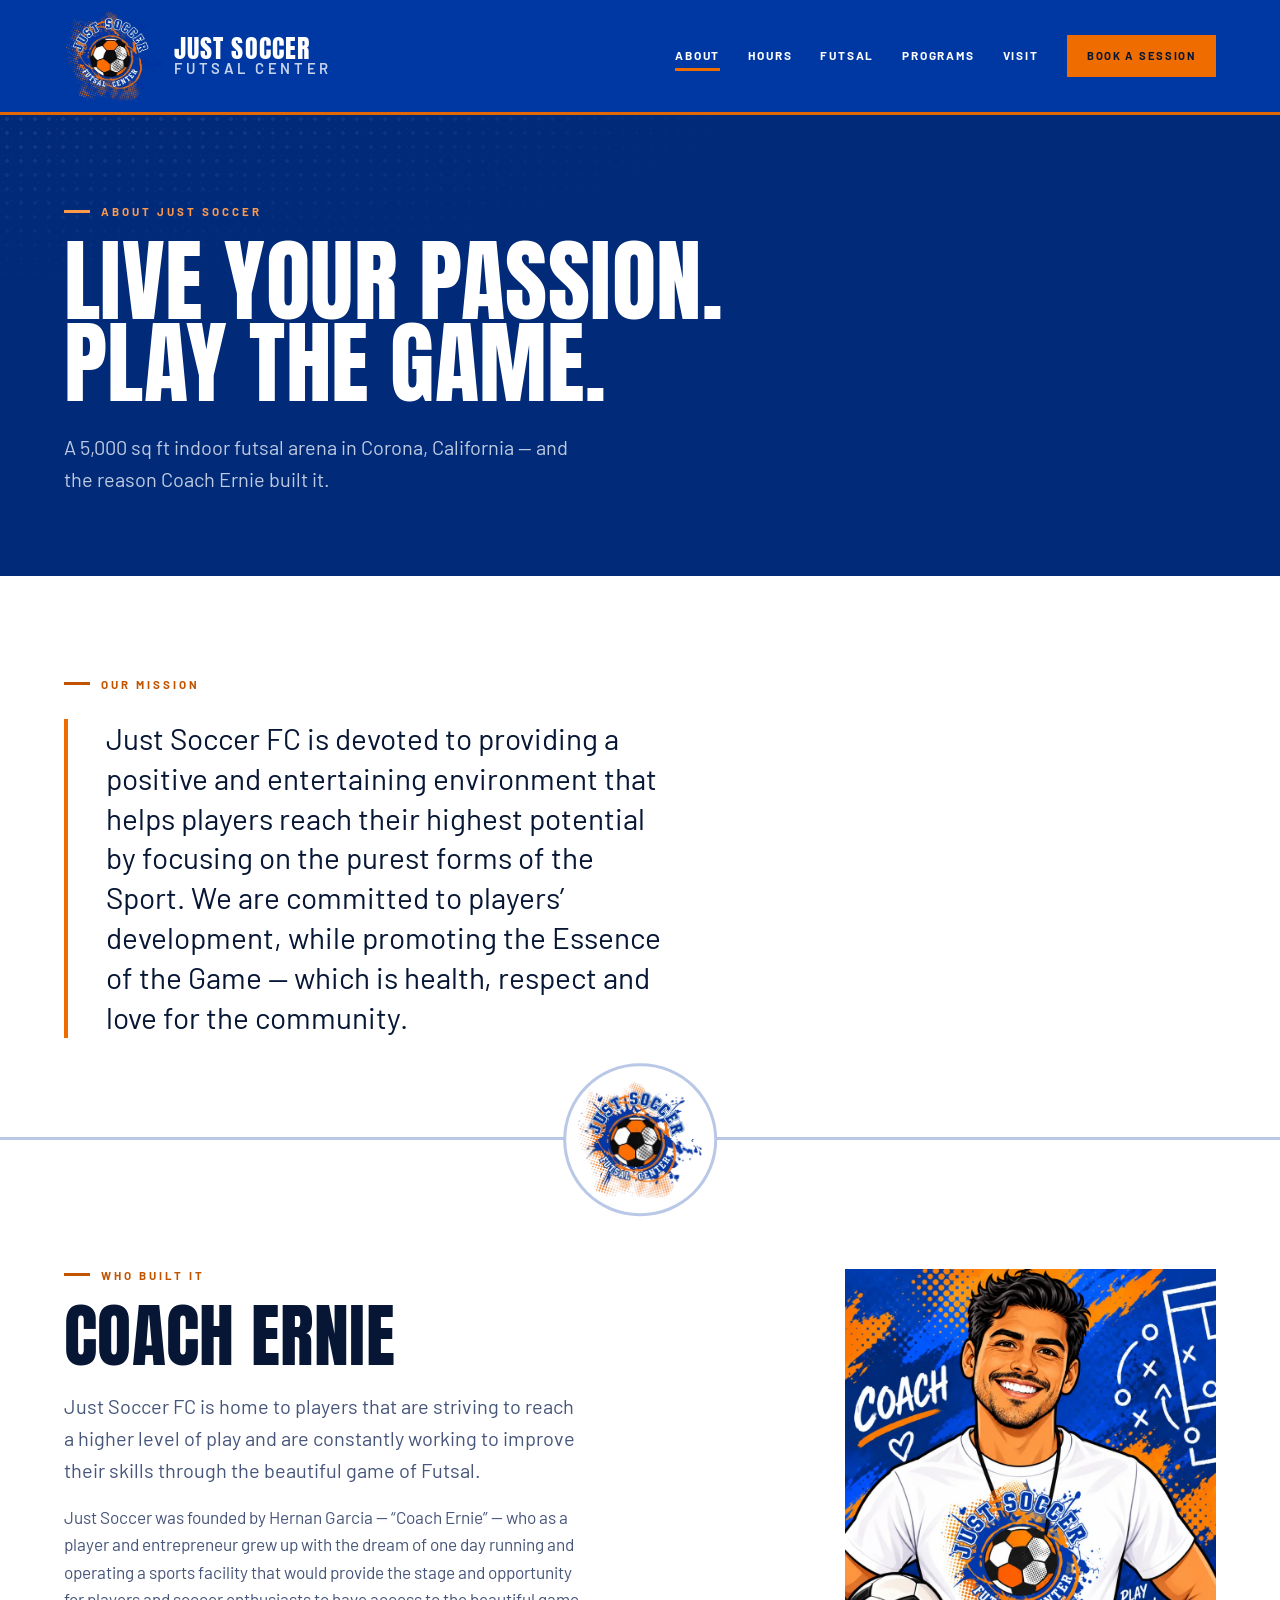
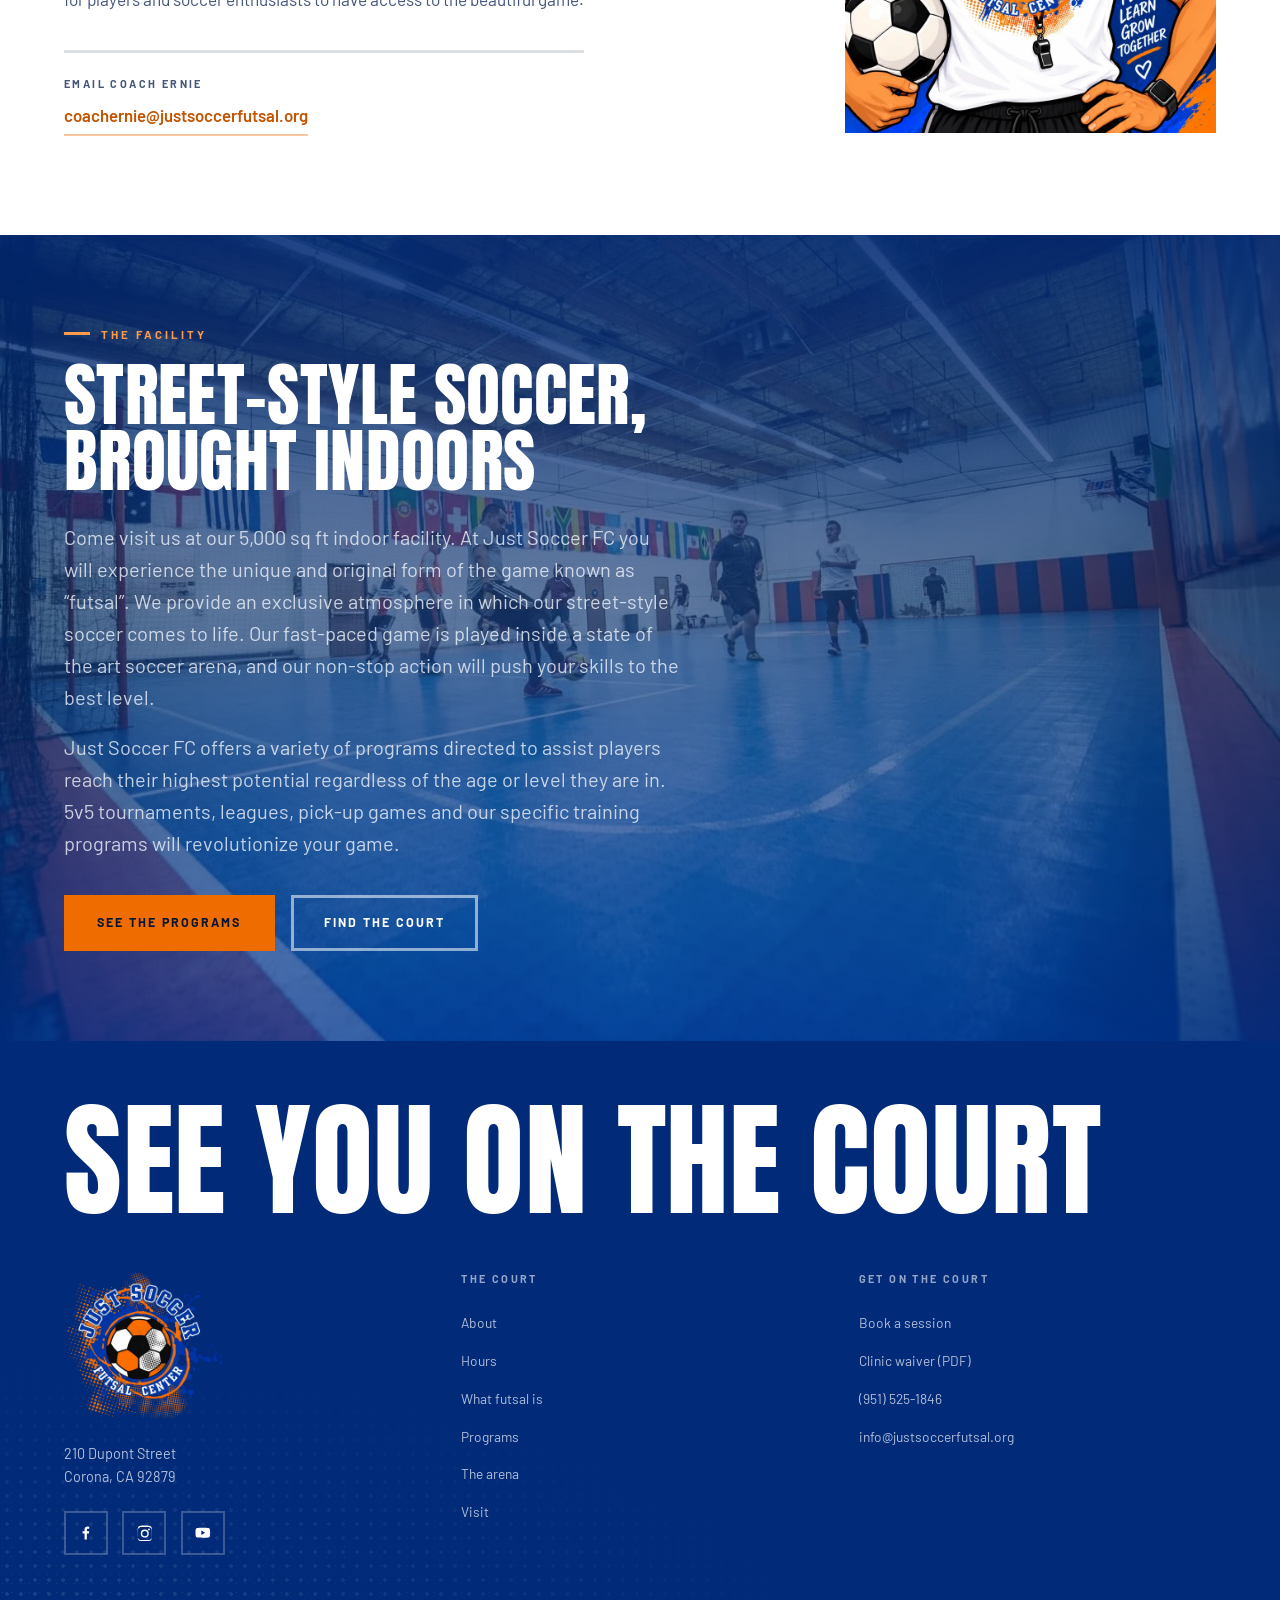
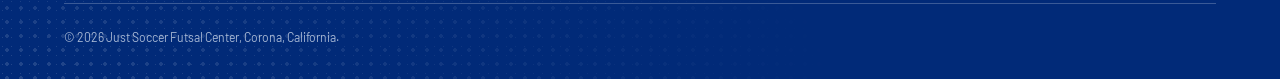
==== about.html @ 5bce1fa7 "Scale the wordmark with the badge as the header shrinks The badge already shrank on scroll; the word" ====
<!doctype html>
<html lang="en-US">
<head>
<meta charset="utf-8">
<meta name="viewport" content="width=device-width, initial-scale=1">
<title>About Just Soccer Futsal Center — Corona, California</title>
<meta name="description" content="Our mission, and the story behind the court. Just Soccer FC was founded by Hernan Garcia, Coach Ernie, to give players in Corona a stage for the beautiful game.">
<!-- Draft build. Remove this line before the site goes live. -->
<meta name="robots" content="noindex, nofollow">

<link rel="canonical" href="https://www.justsoccerfutsal.org/about">
<link rel="icon" href="assets/img/favicon-180.png" type="image/png" sizes="180x180">
<link rel="apple-touch-icon" href="assets/img/favicon-180.png">
<meta name="theme-color" content="#0039A5">

<meta property="og:type" content="article">
<meta property="og:site_name" content="Just Soccer Futsal Center">
<meta property="og:locale" content="en_US">
<meta property="og:url" content="https://www.justsoccerfutsal.org/about">
<meta property="og:title" content="About Just Soccer Futsal Center — Corona, California">
<meta property="og:description" content="Our mission, and the story behind the court. Founded by Hernan Garcia, Coach Ernie, to give players in Corona a stage for the beautiful game.">
<meta property="og:image" content="https://www.justsoccerfutsal.org/assets/img/og-1200x630.jpg">
<meta property="og:image:width" content="1200">
<meta property="og:image:height" content="630">
<meta property="og:image:alt" content="Children training on the blue court at Just Soccer Futsal Center in Corona.">
<meta name="twitter:card" content="summary_large_image">

<!-- The LocalBusiness block deliberately lives ONLY on the home page. Repeating
     the address, phone and hours here would give the same facts a second place
     to drift out of step — the exact failure the hours already came close to.
     This page describes itself and points at the organisation instead. -->
<script type="application/ld+json">
{
  "@context": "https://schema.org",
  "@type": "AboutPage",
  "name": "About Just Soccer Futsal Center",
  "url": "https://www.justsoccerfutsal.org/about",
  "mainEntity": {
    "@type": "SportsActivityLocation",
    "name": "Just Soccer Futsal Center",
    "url": "https://www.justsoccerfutsal.org/",
    "founder": { "@type": "Person", "name": "Hernan Garcia" }
  }
}
</script>

<link rel="preconnect" href="https://fonts.googleapis.com">
<link rel="preconnect" href="https://fonts.gstatic.com" crossorigin>
<link rel="stylesheet" href="https://fonts.googleapis.com/css2?family=Anton&family=Barlow:wght@400;500;600;700&display=swap">
<link rel="stylesheet" href="assets/css/site.css?v=30">
</head>

<body>

<!-- icon sprite -->
<svg class="sprite" aria-hidden="true" focusable="false">
  <symbol id="i-fb" viewBox="0 0 24 24"><path d="M13.5 21v-8h2.7l.4-3.1h-3.1V7.9c0-.9.25-1.5 1.55-1.5h1.65V3.6A22 22 0 0 0 14.3 3.5c-2.4 0-4 1.45-4 4.1v2.3H7.6V13h2.7v8Z"/></symbol>
  <symbol id="i-ig" viewBox="0 0 24 24"><path d="M12 2.2c3.2 0 3.6 0 4.85.07 1.17.05 1.8.25 2.23.41.56.22.96.48 1.38.9.42.42.68.82.9 1.38.16.42.36 1.06.41 2.23.06 1.25.07 1.63.07 4.81s0 3.56-.07 4.81c-.05 1.17-.25 1.8-.41 2.23-.22.56-.48.96-.9 1.38-.42.42-.82.68-1.38.9-.42.16-1.06.36-2.23.41-1.25.06-1.63.07-4.85.07s-3.6 0-4.85-.07c-1.17-.05-1.8-.25-2.23-.41a3.8 3.8 0 0 1-1.38-.9 3.8 3.8 0 0 1-.9-1.38c-.16-.42-.36-1.06-.41-2.23C2.21 15.56 2.2 15.18 2.2 12s0-3.56.07-4.81c.05-1.17.25-1.8.41-2.23.22-.56.48-.96.9-1.38.42-.42.82-.68 1.38-.9.42-.16 1.06-.36 2.23-.41C8.44 2.21 8.82 2.2 12 2.2Zm0 1.98c-3.13 0-3.5.01-4.73.07-1.14.05-1.76.24-2.17.4-.55.21-.94.47-1.35.88-.41.41-.67.8-.88 1.35-.16.41-.35 1.03-.4 2.17-.06 1.23-.07 1.6-.07 4.73s.01 3.5.07 4.73c.05 1.14.24 1.76.4 2.17.21.55.47.94.88 1.35.41.41.8.67 1.35.88.41.16 1.03.35 2.17.4 1.23.06 1.6.07 4.73.07s3.5-.01 4.73-.07c1.14-.05 1.76-.24 2.17-.4.55-.21.94-.47 1.35-.88.41-.41.67-.8.88-1.35.16-.41.35-1.03.4-2.17.06-1.23.07-1.6.07-4.73s-.01-3.5-.07-4.73c-.05-1.14-.24-1.76-.4-2.17a3.6 3.6 0 0 0-.88-1.35 3.6 3.6 0 0 0-1.35-.88c-.41-.16-1.03-.35-2.17-.4-1.23-.06-1.6-.07-4.73-.07Zm0 3.37a5.45 5.45 0 1 1 0 10.9 5.45 5.45 0 0 1 0-10.9Zm0 8.99a3.54 3.54 0 1 0 0-7.08 3.54 3.54 0 0 0 0 7.08Zm6.94-9.2a1.27 1.27 0 1 1-2.55 0 1.27 1.27 0 0 1 2.55 0Z"/></symbol>
  <symbol id="i-yt" viewBox="0 0 24 24"><path d="M21.6 7.2a2.5 2.5 0 0 0-1.76-1.77C18.28 5 12 5 12 5s-6.28 0-7.84.43A2.5 2.5 0 0 0 2.4 7.2 26 26 0 0 0 2 12a26 26 0 0 0 .4 4.8 2.5 2.5 0 0 0 1.76 1.77C5.72 19 12 19 12 19s6.28 0 7.84-.43a2.5 2.5 0 0 0 1.76-1.77A26 26 0 0 0 22 12a26 26 0 0 0-.4-4.8ZM10 15.02V8.98L15.2 12Z"/></symbol>
</svg>

<!-- ==========================================================
     NAV — identical to the home page. aria-current marks this
     page in the menu; the CSS underlines it permanently.
     ========================================================== -->
<header id="nav" class="is-solid">
  <a class="brand" href="index.html" aria-label="Just Soccer Futsal Center, home">
    <img class="brand__mark" src="assets/img/logo-260.webp" alt="" width="260" height="243" fetchpriority="high">
    <span class="brand__txt">Just Soccer<small>Futsal Center</small></span>
  </a>

  <button id="burger" class="burger" aria-expanded="false" aria-controls="navLinks" aria-label="Open menu">
    <span></span><span></span>
  </button>

  <nav id="navLinks" class="nav__links" aria-label="Main">
    <a href="about.html" aria-current="page">About</a>
    <a href="index.html#tonight">Hours</a>
    <a href="index.html#game">Futsal</a>
    <a href="index.html#programs">Programs</a>
    <a href="index.html#visit">Visit</a>
    <a class="btn" href="https://app.squarespacescheduling.com/schedule/9e3bd3ec" target="_blank" rel="noopener">Book a session<span class="vh"> (opens in a new tab)</span></a>
  </nav>
</header>

<main id="top">

<!-- ==========================================================
     PAGE HEAD
     Their own sign-off is the headline. "Live your passion! Play
     the Game!" is the one line on the source page written to be
     said out loud rather than read, which is exactly what display
     type is for — and it means the page opens in their voice
     before a word of ours appears.
     ========================================================== -->
<section class="phead halftone halftone--tl halftone--chalk">
  <p class="eyebrow eyebrow--light" data-reveal>About Just Soccer</p>
  <h1 class="phead__title" data-reveal style="--d:.06s">Live your passion.<br>Play the game.</h1>
  <p class="lede lede--light phead__lede" data-reveal style="--d:.14s">
    A 5,000 sq ft indoor futsal arena in Corona, California &mdash; and the reason
    Coach Ernie built it.
  </p>
</section>

<!-- ==========================================================
     MISSION — their words, not ours.
     The home page carries a compressed version of this in the
     statement band ("A positive, entertaining place where players
     reach their highest potential"). This is the full original.
     A mission statement is the one piece of copy on a site that
     should not be paraphrased: it is the thing the business has
     already decided how to say.
     ========================================================== -->
<section class="mission" id="mission">
  <div class="mission__wrap">
    <p class="eyebrow" data-reveal>Our mission</p>
    <blockquote class="mission__body" data-reveal style="--d:.08s">
      <p>
        Just Soccer FC is devoted to providing a positive and entertaining environment
        that helps players reach their highest potential by focusing on the purest forms
        of the Sport. We are committed to players&rsquo; development, while promoting the
        Essence of the Game &mdash; which is health, respect and love for the community.
      </p>
    </blockquote>
  </div>
</section>

<div class="touchline touchline--ink" aria-hidden="true">
  <img class="touchline__mark" src="assets/img/logo-260.webp" alt="" width="260" height="243" loading="lazy" decoding="async">
</div>

<!-- ==========================================================
     THE FOUNDER
     ========================================================== -->
<!-- Copy first in the DOM, picture second. That puts the text on the left at the
     page margin, matching the header and the mission above it, and it is also
     the better reading order: the heading introduces the section, so a screen
     reader and a phone both meet it before the illustration. -->
<section class="about-split" id="founder">
  <div class="about-split__body">
    <p class="eyebrow" data-reveal>Who built it</p>
    <h2 class="h2" data-reveal style="--d:.08s">Coach Ernie</h2>
    <p class="lede" data-reveal style="--d:.14s">
      Just Soccer FC is home to players that are striving to reach a higher level of
      play and are constantly working to improve their skills through the beautiful
      game of Futsal.
    </p>
    <p class="about-split__p" data-reveal style="--d:.2s">
      Just Soccer was founded by Hernan Garcia &mdash; &ldquo;Coach Ernie&rdquo; &mdash; who as a
      player and entrepreneur grew up with the dream of one day running and operating a
      sports facility that would provide the stage and opportunity for players and soccer
      enthusiasts to have access to the beautiful game.
    </p>

    <!-- His own address, not the general info@ one. It is also in the Visit
         section on the home page; this is the second place, and the more
         obvious one, since the reader has just finished reading about him.
         No target="_blank" — a mailto: hands off to a mail client, and a
         target on one leaves an empty tab behind in some browsers. -->
    <p class="about-split__contact" data-reveal style="--d:.26s">
      <span>Email Coach Ernie</span>
      <a class="about-split__mail" href="mailto:coachernie@justsoccerfutsal.org">coachernie@justsoccerfutsal.org</a>
    </p>
  </div>

  <!-- Brand illustration, not a photograph, and the only one on the site. It is
       1122x1402 — exactly 4:5 — so the frame is set to 4:5 and nothing is
       cropped: the ball at the bottom left and the tactics board top right both
       survive, and they are the parts that make it read as a coach. -->
  <figure class="about-split__figure" data-reveal style="--d:.12s">
    <picture>
      <source type="image/webp" srcset="assets/img/coach-900.webp">
      <img src="assets/img/coach-900.jpg" width="900" height="1124" loading="lazy" decoding="async"
           alt="Illustration of Coach Ernie in a Just Soccer Futsal Center shirt, holding a ball, with a whistle and a tactics board behind him.">
    </picture>
  </figure>
</section>

<!-- ==========================================================
     THE FACILITY — the arena band, reused from the home page so
     the two pages read as one site rather than two builds.
     ========================================================== -->
<section class="arena" id="facility">
  <div class="arena__frame js-zoomframe">
    <picture>
      <source type="image/webp" srcset="assets/img/arena-1291.webp">
      <img class="arena__media" src="assets/img/arena-1291.jpg"
           data-zoom="out" data-zoom-from="1.24" data-zoom-to="1"
           alt="The hall at Just Soccer: blue and orange court, flags of many nations along the wall, open-truss ceiling."
           loading="lazy" decoding="async">
    </picture>
  </div>
  <div class="arena__scrim"></div>

  <div class="arena__inner">
    <p class="eyebrow eyebrow--light" data-reveal>The facility</p>
    <h2 class="h2" data-reveal style="--d:.08s">Street-style soccer, brought indoors</h2>
    <p class="lede lede--light facility__p" data-reveal style="--d:.16s">
      Come visit us at our 5,000 sq ft indoor facility. At Just Soccer FC you will
      experience the unique and original form of the game known as &ldquo;futsal&rdquo;. We provide
      an exclusive atmosphere in which our street-style soccer comes to life. Our
      fast-paced game is played inside a state of the art soccer arena, and our
      non-stop action will push your skills to the best level.
    </p>
    <p class="lede lede--light facility__p" data-reveal style="--d:.22s">
      Just Soccer FC offers a variety of programs directed to assist players reach their
      highest potential regardless of the age or level they are in. 5v5 tournaments,
      leagues, pick-up games and our specific training programs will revolutionize
      your game.
    </p>
    <div class="facility__cta" data-reveal style="--d:.28s">
      <a class="btn" href="index.html#programs">See the programs</a>
      <a class="btn btn--ghost" href="index.html#visit">Find the court</a>
    </div>
  </div>
</section>

</main>

<!-- ==========================================================
     FOOTER — identical to the home page.
     ========================================================== -->
<footer class="foot halftone halftone--bl halftone--chalk">
  <p class="foot__sign" data-reveal>See you on the court</p>

  <div class="foot__wrap">
    <div class="foot__brand">
      <img class="foot__logo" src="assets/img/logo-720.webp" alt="Just Soccer Futsal Center" width="720" height="672" loading="lazy">
      <p><a class="foot__addr" href="https://maps.google.com/?q=210+Dupont+Street+Corona+CA+92879" target="_blank" rel="noopener">210 Dupont Street<br>Corona, CA 92879<span class="vh"> (opens in a new tab)</span></a></p>
      <div class="foot__social">
        <a href="https://www.facebook.com/justsoccerfutsal" aria-label="Just Soccer on Facebook, opens in a new tab" target="_blank" rel="noopener"><svg aria-hidden="true"><use href="#i-fb"/></svg></a>
        <a href="https://www.instagram.com/justsoccerfutsal" aria-label="Just Soccer on Instagram, opens in a new tab" target="_blank" rel="noopener"><svg aria-hidden="true"><use href="#i-ig"/></svg></a>
        <a href="https://www.youtube.com/channel/UCxHF92S_eRSLQZxwEKJkvgA" aria-label="Just Soccer on YouTube, opens in a new tab" target="_blank" rel="noopener"><svg aria-hidden="true"><use href="#i-yt"/></svg></a>
      </div>
    </div>

    <div>
      <h3>The court</h3>
      <ul>
        <li><a href="about.html">About</a></li>
        <li><a href="index.html#tonight">Hours</a></li>
        <li><a href="index.html#game">What futsal is</a></li>
        <li><a href="index.html#programs">Programs</a></li>
        <li><a href="index.html#arena">The arena</a></li>
        <li><a href="index.html#visit">Visit</a></li>
      </ul>
    </div>

    <div>
      <h3>Get on the court</h3>
      <ul>
        <li><a href="https://app.squarespacescheduling.com/schedule/9e3bd3ec" target="_blank" rel="noopener">Book a session<span class="vh"> (opens in a new tab)</span></a></li>
        <li><a href="assets/docs/clinic-waiver.pdf" target="_blank" rel="noopener"
               aria-label="Clinic waiver, PDF, opens in a new tab">Clinic waiver (PDF)</a></li>
        <li><a href="tel:+19515251846">(951) 525-1846</a></li>
        <li><a href="mailto:info@justsoccerfutsal.org">info@justsoccerfutsal.org</a></li>
      </ul>
    </div>
  </div>

  <div class="foot__base">
    <p>&copy; <span id="yr">2026</span> Just Soccer Futsal Center, Corona, California.</p>
  </div>
</footer>

<script src="assets/js/site.js?v=30"></script>
</body>
</html>
---- assets/css/site.css ----
/* ==========================================================================
   Just Soccer Futsal Center
   The palette is sampled from the CLUB BADGE, not from the website chrome:
   royal #0039A5 and orange #EF6C00, read off the logo pixels. The badge is
   spray-paint and halftone dots, so the page carries that texture too —
   halftone fields and chalk court lines are the visual grammar here, not
   decoration borrowed from somewhere else.
   ========================================================================== */

:root{
  /* brand — modal colors sampled from logo-source.png */
  --royal:      #0039A5;  --royal-rgb:      0, 57,165;   /* the badge blue */
  --royal-dp:   #012A78;  --royal-dp-rgb:   1, 42,120;
  --royal-lt:   #2B62D4;  --royal-lt-rgb:  43, 98,212;
  --orange:     #EF6C00;  --orange-rgb:   239,108,  0;   /* the badge orange */
  --orange-ink: #C25400;  --orange-ink-rgb:194, 84,  0;  /* orange as TEXT on white (4.6:1) */
  --orange-lt:  #FF9A4A;  --orange-lt-rgb:255,154, 74;   /* large text on royal only */

  /* neutrals */
  --paper:      #FFFFFF;  --paper-rgb:    255,255,255;
  --chalk:      #EDF2FB;  --chalk-rgb:    237,242,251;   /* court-line white, tinted blue */
  --ink:        #061634;  --ink-rgb:        6, 22, 52;
  --ink-soft:   #46557A;
  --board:      #07101F;  --board-rgb:      7, 16, 31;   /* scoreboard ground */

  --line:       rgba(var(--ink-rgb),.14);
  --line-lt:    rgba(var(--chalk-rgb),.24);
  --chalkline:  rgba(var(--paper-rgb),.85);              /* painted court marking */

  --display: "Anton", "Haettenschweiler", "Arial Narrow", sans-serif;
  --sans:    "Barlow", "Jost", "Avenir Next", "Segoe UI", system-ui, sans-serif;

  --pad: clamp(1.25rem, 5vw, 5.5rem);
  --maxw: 1440px;
  --navh: 3.35rem;
  --ease: cubic-bezier(.22,.61,.36,1);
  --ease-io: cubic-bezier(.65,.05,.36,1);
}

/* ---------- reset ---------- */
*,*::before,*::after{ box-sizing:border-box; }
html{ -webkit-text-size-adjust:100%; scroll-behavior:smooth; }
body{
  margin:0;
  background:var(--paper);
  color:var(--ink);
  font-family:var(--sans);
  font-weight:400;
  font-size:clamp(1rem,.94rem + .28vw,1.075rem);
  line-height:1.6;
  overflow-x:hidden;
  -webkit-font-smoothing:antialiased;
}
img,video,svg{ display:block; max-width:100%; }
img,video{ height:auto; }
/* let <img> size against the real container, not the inline <picture> box */
picture{ display:contents; }
a{ color:inherit; text-decoration:none; }
button,input,textarea{ font:inherit; color:inherit; }
button{ background:none; border:0; cursor:pointer; }
h1,h2,h3,h4,p,ul,figure,form{ margin:0; }
ul{ list-style:none; padding:0; }
/* the UA rule for [hidden] loses to any display: declaration of ours */
[hidden]{ display:none !important; }
.sprite{ position:absolute; width:0; height:0; overflow:hidden; }
/* available to screen readers, absent from the visual design */
.vh{
  position:absolute; width:1px; height:1px; padding:0; margin:-1px;
  overflow:hidden; clip-path:inset(50%); white-space:nowrap; border:0;
}
::selection{ background:var(--orange); color:var(--ink); }
:focus-visible{ outline:3px solid var(--orange); outline-offset:3px; }

/* ==========================================================================
   BADGE GRAMMAR — halftone + court lines
   The logo is built from halftone dot fields and painted court markings.
   Both are reproduced here in CSS so the page shares the badge's language
   instead of just sitting next to it. No images, no requests, no libraries.
   ========================================================================== */

/* Halftone field. Two offset dot grids at different scales give the printed,
   slightly irregular feel of the badge rather than a flat polka dot. Always
   masked so it fades out — a full-bleed dot field reads as a bug. */
.halftone{ position:relative; isolation:isolate; }
.halftone::before{
  content:''; position:absolute; inset:0; z-index:-1; pointer-events:none;
  background-image:
    radial-gradient(currentColor 1.6px, transparent 1.7px),
    radial-gradient(currentColor .9px, transparent 1px);
  background-size:14px 14px, 9px 9px;
  background-position:0 0, 7px 7px;
  opacity:.16;
  -webkit-mask-image:var(--htmask, radial-gradient(120% 90% at 100% 0%, #000 0%, transparent 62%));
          mask-image:var(--htmask, radial-gradient(120% 90% at 100% 0%, #000 0%, transparent 62%));
}
.halftone--tl{ --htmask:radial-gradient(110% 85% at 0% 0%, #000 0%, transparent 60%); }
.halftone--bl{ --htmask:radial-gradient(110% 85% at 0% 100%, #000 0%, transparent 60%); }
.halftone--orange::before{ color:var(--orange); opacity:.30; }
.halftone--royal::before{ color:var(--royal); opacity:.22; }
.halftone--chalk::before{ color:var(--chalk); opacity:.14; }

/* Painted touchline. Sections are separated the way a court is: a chalk line
   with the halfway mark notched into it. */
.touchline{
  position:relative; height:0; border-top:3px solid var(--chalkline);
  opacity:.5;
}
.touchline::after{
  content:''; position:absolute; left:50%; top:50%;
  width:clamp(5.4rem,12.5vw,9.6rem); aspect-ratio:1;
  transform:translate(-50%,-50%);
  border:3px solid var(--chalkline); border-radius:50%;
  /* Opaque, not transparent: the touchline is drawn straight through the middle
     of this circle, and without a ground the rule would cut across the badge. */
  background:var(--paper);
}
/* on light grounds the chalk line has to be the ink hairline at full strength,
   or the halfway circle disappears entirely against white */
.touchline--ink{ border-color:rgba(var(--royal-rgb),.28); opacity:1; }
.touchline--ink::after{ border-color:rgba(var(--royal-rgb),.28); }

/* The club badge in the centre circle — which is where a crest sits on a real
   court. Kept modest: this is a breath between sections, so the mark reads as
   a maker's stamp rather than as a second logo competing with the header. */
.touchline__mark{
  position:absolute; left:50%; top:50%;
  transform:translate(-50%,-50%);
  width:clamp(4.4rem,10.2vw,7.9rem); height:auto;
  z-index:1; pointer-events:none;
}

/* ---------- shared type ---------- */
.eyebrow{
  font-size:.72rem; font-weight:700;
  letter-spacing:.26em; text-transform:uppercase;
  color:var(--orange-ink);
  margin-bottom:1.2rem;
  display:flex; align-items:center; gap:.7rem;
}
/* the eyebrow gets a short chalk stub, like a line marking running off-frame */
.eyebrow::before{
  content:''; width:1.6rem; height:3px; flex:none; background:currentColor;
}
.eyebrow i{ font-style:normal; opacity:.55; padding:0 .2em; }
.eyebrow--light{ color:var(--orange-lt); }

.h2{
  font-family:var(--display); font-weight:400;
  font-size:clamp(2.2rem,1.1rem + 4.1vw,4.4rem);
  line-height:.94; letter-spacing:.005em;
  text-transform:uppercase; text-wrap:balance;
}
.h3{
  font-family:var(--display); font-weight:400;
  font-size:clamp(1.35rem,1.1rem + .9vw,1.9rem);
  line-height:1.02; letter-spacing:.01em; text-transform:uppercase;
}
.lede{
  font-size:clamp(1.05rem,.98rem + .4vw,1.25rem);
  color:var(--ink-soft); max-width:56ch;
}
.lede--light{ color:rgba(var(--chalk-rgb),.80); }

/* ---------- buttons ----------
   Dark ink on orange, not white: white on #EF6C00 is 3.08:1 and fails at
   button label size. Ink on orange is 5.51:1 — and reads as jersey lettering,
   which is where the whole palette comes from anyway. */
.btn{
  position:relative;
  display:inline-flex; align-items:center; gap:.6rem;
  padding:.95rem 1.9rem;
  font-size:.78rem; font-weight:700;
  letter-spacing:.16em; text-transform:uppercase;
  border:3px solid var(--orange);
  background:var(--orange); color:var(--ink);
  overflow:hidden; isolation:isolate;
  transition:color .35s var(--ease), border-color .35s var(--ease), transform .12s var(--ease);
}
.btn::after{
  content:''; position:absolute; inset:0; z-index:-1;
  background:var(--royal);
  transform:scaleX(0); transform-origin:left;
  transition:transform .42s var(--ease-io);
}
.btn:hover::after, .btn:focus-visible::after{ transform:scaleX(1); }
.btn:hover, .btn:focus-visible{ color:var(--paper); border-color:var(--royal); }
/* the wipe is a hover affordance and never fires on touch, so without this a
   tap gave no feedback at all on the devices most used here */
.btn:active{ transform:translateY(1px) scale(.994); }
.btn[disabled], .btn[aria-disabled="true"]{ opacity:.45; pointer-events:none; }

.btn--ghost{ background:none; color:var(--paper); border-color:rgba(var(--paper-rgb),.55); }
.btn--ghost::after{ background:var(--paper); }
.btn--ghost:hover, .btn--ghost:focus-visible{ color:var(--royal); border-color:var(--paper); }

/* ==========================================================================
   PRELOADER
   ========================================================================== */
#load{
  position:fixed; inset:0; z-index:200;
  display:grid; place-items:center; align-content:center;
  background:var(--royal-dp);
  transition:opacity .7s var(--ease), visibility .7s;
}
/* The badge is the whole loading screen — it is the only thing on it, so it
   gets to be big. Capped at 30rem so it does not overflow a short laptop. */
.load__mark{ width:clamp(13rem,42vw,30rem); max-height:62svh; object-fit:contain; }
.load__bar{
  margin:2rem auto 0; height:3px; width:min(46vw,220px);
  background:rgba(var(--paper-rgb),.2); overflow:hidden;
}
.load__bar i{
  display:block; height:100%; width:40%; background:var(--orange);
  animation:slide 1.1s var(--ease-io) infinite;
}
@keyframes slide{ 0%{ transform:translateX(-110%); } 100%{ transform:translateX(360%); } }
body.is-loaded #load{ opacity:0; visibility:hidden; }
/* body locked until load */
body:not(.is-loaded){ overflow:hidden; height:100vh; }

/* ==========================================================================
   NAV
   The badge is a full-color mark on white, so it rides in a white chip rather
   than being keyed out — knocking the white background out would take the
   ball's own white panels with it and leave a hollow outline.
   ========================================================================== */
#nav{
  position:fixed; top:0; left:0; right:0; z-index:120;
  display:flex; align-items:center; justify-content:space-between; gap:1rem;
  padding:.6rem var(--pad);
  transition:background .4s var(--ease), box-shadow .4s var(--ease), padding .4s var(--ease);
}
#nav.is-stuck{
  background:rgba(var(--royal-rgb),.97);
  backdrop-filter:blur(10px);
  box-shadow:0 3px 0 rgba(var(--orange-rgb),.95);   /* an orange touchline under the bar */
  padding-top:.4rem; padding-bottom:.4rem;
}
/* Pages with no photographic hero carry .is-solid and skip the transparent
   state entirely. The home bar is transparent until you scroll past 72% of the
   hero, which works because it sits on a dark photograph for that whole
   distance. About's header band ends after ~60svh, so between there and the
   scroll threshold a transparent bar would put white nav text on the white
   mission section — invisible, with nothing in the console.

   It lives HERE, beside .is-stuck, rather than down in the About section where
   it started. Both are (1,1,0), so the cascade is decided by source order, and
   from the About section it came AFTER .is-menu-open and quietly reinstated the
   backdrop-filter that the rule below exists to remove. Keep all three nav
   states together, in this order. */
#nav.is-solid{
  background:rgba(var(--royal-rgb),.97);
  backdrop-filter:blur(10px);
  box-shadow:0 3px 0 rgba(var(--orange-rgb),.95);
}

/* backdrop-filter:none is load-bearing, not tidying.
   The mobile menu panel is position:fixed and lives INSIDE #nav. A
   backdrop-filter on an ancestor makes that ancestor the containing block for
   its fixed descendants — so once the bar went .is-stuck, the panel stopped
   sizing against the viewport and started sizing against the 85px nav bar.
   Its `inset:var(--navh) 0 0 0` then resolved to a height of ZERO: the royal
   background painted nothing and the links spilled down the page as bare text
   over the content behind them. At the top of the page there is no blur, which
   is why the menu only broke after you had scrolled.
   The bar is solid --royal-dp while the menu is open, so the blur has nothing
   to do anyway. (filter, transform, perspective and will-change do the same
   thing — don't add one to #nav either.) */
#nav.is-menu-open{ background:var(--royal-dp); backdrop-filter:none; }

/* the nav is fixed, so an in-page jump would otherwise land the heading under it */
#game, #programs, #arena, #tonight, #visit{ scroll-margin-top:4.5rem; }

/* The badge is absolutely positioned so it does NOT drive the bar's height.
   In flow, doubling it took the header from 66px to 112px — 12% of a laptop
   screen, permanently fixed. Out of flow it can be as large as it likes and
   overhangs the bar instead, which is how a club badge usually sits on a
   sports header. The brand link reserves the width with padding. */
/* The badge sits IN the bar's flow, so badge and bar are always sized in
   relation to each other. Two earlier attempts failed for opposite reasons:
   in flow at a fixed 6.2rem the bar grew to a permanent 112px; out of flow
   the badge overhung a small bar and needed an opaque tab behind it, which
   read as a blue block dropped onto the content.

   Instead the pair shrinks together. Large at the top of the page, where it
   sits over the hero photograph and costs nothing; compact once you start
   reading, which is the only time a fixed bar's height is actually expensive.
   The badge has no white ground to key out - it has a real alpha channel - so
   it needs no chip and no plate at either size. */
/* The badge and the wordmark shrink TOGETHER on scroll. --brand-txt is the one
   value that drives both lines of type, so the name and the strapline can never
   end up scaled differently, and it changes on the same class and the same
   easing curve as the badge's width — one movement, not two that nearly match.

   Sizes are chosen so the BADGE still sets the bar's height in both states: at
   the top it is 6.2rem wide and ~93px tall against ~36px of type, and stuck it
   is 3.4rem against ~25px. The bar therefore does not grow, which is the thing
   that made two earlier attempts at this wrong. */
.brand{
  --brand-txt:1.6rem;
  display:flex; align-items:center; gap:.7rem; color:var(--paper);
}
#nav.is-stuck .brand{ --brand-txt:.95rem; }

.brand__mark{
  width:6.2rem; height:auto; flex:none;
  transition:width .4s var(--ease), transform .3s var(--ease);
}
#nav.is-stuck .brand__mark{ width:3.4rem; }

@media (max-width:560px){
  .brand{ --brand-txt:1.15rem; }
  #nav.is-stuck .brand{ --brand-txt:.82rem; }
  .brand__mark{ width:4.4rem; }
  #nav.is-stuck .brand__mark{ width:2.9rem; }
}
.brand:hover .brand__mark{ transform:rotate(-6deg) scale(1.05); }
.brand__txt{
  font-family:var(--display); text-transform:uppercase;
  font-size:var(--brand-txt); line-height:.98; letter-spacing:.04em;
  /* matches the badge's width transition exactly, or the two arrive apart */
  transition:font-size .4s var(--ease);
}
.brand__txt small{
  display:block; font-size:calc(var(--brand-txt) * .58);
  letter-spacing:.24em; opacity:.78;
  font-family:var(--sans); font-weight:600;
  transition:font-size .4s var(--ease);
}

.nav__links{ display:flex; align-items:center; gap:clamp(1rem,2.2vw,2.1rem); }
.nav__links a{
  color:var(--paper); font-size:.74rem; font-weight:700;
  letter-spacing:.15em; text-transform:uppercase;
  position:relative; padding:.35rem 0;
}
.nav__links a:not(.btn)::after{
  content:''; position:absolute; left:0; right:0; bottom:0; height:3px;
  background:var(--orange); transform:scaleX(0); transform-origin:right;
  transition:transform .35s var(--ease-io);
}
.nav__links a:not(.btn):hover::after,
.nav__links a:not(.btn):focus-visible::after{ transform:scaleX(1); transform-origin:left; }
.nav__links a:active{ opacity:.7; }
/* color is restated here because `.nav__links a` (0,1,1) outweighs `.btn`
   (0,1,0) and was repainting the header CTA white -- white on #EF6C00 is
   3.08:1, the exact combination the palette rejects, on the one button that
   is on screen the entire visit. Ink on orange is 5.51:1. */
.nav__links .btn{
  padding:.62rem 1.15rem; font-size:.7rem; border-width:2px;
  color:var(--ink);
}
.nav__links .btn:hover, .nav__links .btn:focus-visible{ color:var(--paper); }

.burger{ display:none; width:2.75rem; height:2.75rem; position:relative; }
.burger span{
  position:absolute; left:.5rem; right:.5rem; height:3px; background:var(--paper);
  transition:transform .35s var(--ease), top .35s var(--ease), bottom .35s var(--ease);
}
.burger span:nth-child(1){ top:1rem; }
.burger span:nth-child(2){ bottom:1rem; }
.burger[aria-expanded="true"] span:nth-child(1){ top:1.32rem; transform:rotate(45deg); }
.burger[aria-expanded="true"] span:nth-child(2){ bottom:1.32rem; transform:rotate(-45deg); }
.burger:active span{ opacity:.65; }

@media (max-width:900px){
  .burger{ display:block; }
  /* inset:0, NOT inset:var(--navh). The panel used to start exactly where the
     bar ended, which relied on --navh still being accurate. It is measured once
     at load, when the bar is 85px — but the bar shrinks to 57px the moment it
     sticks (tighter padding, smaller badge), so the panel began 28px too low
     and a strip of the page showed through above the links.
     Covering the whole viewport makes a stale --navh harmless: it becomes a bit
     of extra blue above the links instead of a hole. The padding keeps the
     links centred in the space BELOW the bar, as before. */
  .nav__links{
    position:fixed; inset:0;
    padding:var(--navh) var(--pad) 0;
    flex-direction:column; justify-content:center; gap:1.6rem;
    background:var(--royal-dp);
    transform:translateY(-100%); opacity:0; pointer-events:none;
    transition:transform .5s var(--ease-io), opacity .35s;
  }
  /* the panel is a later sibling, so without this it would paint over the very
     button that closes it */
  .brand, .burger{ position:relative; z-index:1; }
  .nav__links.is-open{ transform:none; opacity:1; pointer-events:auto; }
  .nav__links a{ font-size:1rem; letter-spacing:.2em; }
}

/* ==========================================================================
   HERO
   The photograph lives in a fixed frame that clips; only the <img> inside it
   is scaled by scroll. Transforming the frame itself would widen the document
   and push a horizontal scrollbar out.
   ========================================================================== */
/* The rail is the scroll distance the camera gets; the hero sticks inside it.
   At exactly 100svh the arc's peak landed after half the hero had already left
   the screen, so the push-in was only ever seen on its way out. 168svh gives
   about two-thirds of a screen of extra travel — enough to open wide, push in,
   and pull back out with the frame still full.

   This is native `position: sticky`, not scroll-jacking: scroll velocity,
   momentum and the scrollbar all stay exactly as the browser made them. The
   cost is that the scoreboard sits ~0.7 screens lower, which is why "Hours" is
   the first item in the nav for anyone who came only for that. */
.hero-rail{ position:relative; height:250svh; }
/* Phones get about half the rail. 2.6 screens of pinned scroll before the first
   piece of information is a lot of thumb, and site.js halves the camera's depth
   at the same breakpoint so the shorter rail still holds a complete arc. */
@media (max-width:700px){ .hero-rail{ height:160svh; } }

.hero{
  position:sticky; top:0; height:100svh;
  display:grid; align-items:end; overflow:hidden;
  background:var(--royal-dp); isolation:isolate;
}
@media (prefers-reduced-motion: reduce){
  .hero-rail{ height:auto; }
  .hero{ position:relative; }
}

/* ---- multiplane camera ----
   One scroll progress through the hero drives four planes, each at its own
   rate. The nearer a plane is to the lens the faster it travels and the more
   it grows, which is what a dolly-in actually looks like — the far wall barely
   shifts while the netting in front of you sweeps past and out of frame.

   Every transform goes on a plane, never on .hero itself: scaling the section
   would widen the document and push a horizontal scrollbar out. The planes are
   inset -12% so a scaled plane never reveals its own edge. */
.hero__plane{
  position:absolute; inset:0; z-index:-3;
  transform-origin:50% 58%;
  will-change:transform, opacity;
}
/* Only enough bleed to cover the plane's own TRAVEL. An inset of -12% made the
   photograph 24% larger than the frame before a single pixel of scroll, so the
   hero never once showed the whole image — it opened already halfway into the
   push-in. Scale covers its own edges; only translate needs headroom. */
/* Origin sits on the centre-circle ball graphic (~54% across, ~74% down in the
   framed photograph), so the push-in converges on it rather than on the middle
   of the frame. That is the thing worth arriving at. */
.hero__frame{ inset:-5%; overflow:hidden; transform-origin:54% 74%; }
.hero__media{
  width:100%; height:100%;
  object-fit:cover; object-position:50% 60%;
  transform-origin:50% 52%;
}

/* mid plane — the court markings, drawn not photographed */
.hero__court{ z-index:-1; pointer-events:none; }
.hero__court span{
  position:absolute; border:3px solid rgba(var(--paper-rgb),.22); border-radius:50%;
}
.hero__court span:nth-child(1){
  left:clamp(-14rem,-8vw,-6rem); bottom:clamp(-10rem,-6vw,-4rem);
  width:clamp(26rem,46vw,46rem); aspect-ratio:1;
}
.hero__court span:nth-child(2){
  left:clamp(-9rem,-4vw,-3rem); bottom:clamp(-5rem,-3vw,-1rem);
  width:clamp(16rem,29vw,29rem); aspect-ratio:1;
  border-color:rgba(var(--orange-rgb),.34);
}
.hero__court span:nth-child(3){
  right:-8%; top:14%;
  width:clamp(12rem,24vw,24rem); aspect-ratio:1;
  border-color:rgba(var(--paper-rgb),.12);
}

/* near plane — netting. Every photograph of this building is shot through the
   net, so the foreground plane is a net rather than an invented texture. */
.hero__net{
  z-index:-1; pointer-events:none; inset:-10%;
  background-image:
    repeating-linear-gradient(45deg,  rgba(var(--ink-rgb),.5) 0 1.5px, transparent 1.5px 34px),
    repeating-linear-gradient(-45deg, rgba(var(--ink-rgb),.5) 0 1.5px, transparent 1.5px 34px);
  opacity:.22;
  -webkit-mask-image:radial-gradient(135% 100% at 50% 108%, #000 8%, transparent 68%);
          mask-image:radial-gradient(135% 100% at 50% 108%, #000 8%, transparent 68%);
}
.hero__scrim{
  position:absolute; inset:0; z-index:-2;
  background:
    linear-gradient(180deg, rgba(var(--royal-dp-rgb),.76) 0%, rgba(var(--royal-dp-rgb),.20) 32%,
                            rgba(var(--royal-dp-rgb),.66) 70%, rgba(var(--royal-dp-rgb),.96) 100%),
    linear-gradient(90deg, rgba(var(--royal-rgb),.50), rgba(var(--royal-rgb),.06));
}
.hero__inner{
  position:relative;
  padding:0 var(--pad) clamp(3.5rem,9vh,7rem);
  max-width:var(--maxw); width:100%; margin-inline:auto;
  color:var(--paper);
}
/* The ceiling here is the load-bearing number, not the slope.
   At clamp(…, 1rem + 6.2vw, 5.6rem) the headline stopped growing at a 1216px
   viewport and sat at 89.6px on every screen above it — 7.0% of a 1280 laptop
   but only 4.67% of a 1920 monitor, from identical CSS. It read correctly on
   the laptop and shrank into the frame on anything larger.

   Lower base + steeper slope + a much higher cap: the laptop lands where it
   already was (91px at 1280) and larger displays keep scaling (133px at 1920).
   Simply raising the old cap would have pushed the laptop to 95px, which is
   bigger than the size that was signed off. */
.hero__title{
  font-family:var(--display); font-weight:400; text-transform:uppercase;
  font-size:clamp(2.4rem,.5rem + 6.5vw,9rem);
  line-height:.9; letter-spacing:.006em;
  max-width:16ch;
}
.hero__meta{
  margin-top:1.5rem;
  display:flex; flex-wrap:wrap; align-items:center; gap:.55rem 1.2rem;
  font-size:.76rem; font-weight:600; letter-spacing:.16em; text-transform:uppercase;
  color:rgba(var(--paper-rgb),.86);
}
.hero__meta b{ color:var(--orange-lt); font-weight:700; }
.hero__cta{ margin-top:2rem; display:flex; flex-wrap:wrap; gap:.85rem; }

/* word-by-word rise; JS splits the headline into .wfly spans */
.wfly{
  display:inline-block;
  transform:translateY(.9em) rotate(1.5deg); opacity:0;
  transition:transform .95s var(--ease), opacity .75s var(--ease);
}
.hero__title.is-in .wfly{ transform:none; opacity:1; }

.hero__scroll{
  position:absolute; left:50%; bottom:1.1rem; transform:translateX(-50%);
  width:3px; height:2.6rem; background:rgba(var(--paper-rgb),.30); overflow:hidden;
}
.hero__scroll i{
  display:block; width:100%; height:45%; background:var(--orange);
  animation:drop 1.9s var(--ease-io) infinite;
}
@keyframes drop{ 0%{ transform:translateY(-120%); } 100%{ transform:translateY(320%); } }

@media (max-width:700px){
  .hero__media{ object-position:50% 50%; }
  .hero__title{ font-size:clamp(2.2rem,6vw + 1rem,3.4rem); max-width:12ch; }
  .hero__court span:nth-child(1){ width:30rem; left:-12rem; }
  .hero__net{ opacity:.24; }
}

/* ==========================================================================
   TICKER
   ========================================================================== */
.ticker{
  background:var(--orange); color:var(--ink);
  overflow:hidden; padding:.85rem 0;
  border-block:3px solid var(--royal);
}
.ticker__track{ display:flex; width:max-content; animation:march 34s linear infinite; }
.ticker:hover .ticker__track{ animation-play-state:paused; }
.ticker__track span{
  font-family:var(--display); text-transform:uppercase;
  font-size:clamp(.95rem,.85rem + .5vw,1.3rem);
  letter-spacing:.06em; padding:0 1.4rem; white-space:nowrap;
  display:flex; align-items:center; gap:2.8rem;
}
.ticker__track span::after{
  content:''; width:.55rem; height:.55rem; background:var(--royal);
  transform:rotate(45deg); flex:none;
}
@keyframes march{ to{ transform:translateX(-50%); } }

/* ==========================================================================
   STATEMENT
   ========================================================================== */
.stmt{
  padding:clamp(4.5rem,12vh,8rem) var(--pad);
  max-width:var(--maxw); margin-inline:auto;
  color:var(--royal);                       /* drives the halftone tint */
}
.stmt__body{
  font-family:var(--display);
  font-size:clamp(1.7rem,.9rem + 3.3vw,3.4rem);
  line-height:1.08; text-transform:uppercase; max-width:19ch;
}
.wd{ color:rgba(var(--ink-rgb),.13); transition:color .45s var(--ease); }
.wd.is-lit{ color:var(--ink); }
.stmt__sig{
  margin-top:2.2rem; font-size:.76rem; font-weight:600;
  letter-spacing:.18em; text-transform:uppercase; color:var(--ink-soft);
}
.stmt__sig b{ color:var(--orange-ink); font-weight:700; }

/* ==========================================================================
   GAME — what futsal actually is
   ========================================================================== */
.game{
  background:var(--royal); color:var(--paper);
  padding:clamp(4.5rem,11vh,8rem) var(--pad);
}
.game__wrap{ max-width:var(--maxw); margin-inline:auto; }
.game__head{ max-width:62ch; }
.game__lede{ margin-top:1.4rem; }
/* 1px gaps over a tinted parent read as hairlines without doubling borders */
.game__grid{
  margin-top:clamp(2.5rem,6vh,4rem);
  display:grid; gap:3px;
  background:rgba(var(--paper-rgb),.28);
  grid-template-columns:repeat(auto-fit,minmax(230px,1fr));
  border:3px solid rgba(var(--paper-rgb),.28);
}
.game__cell{ background:var(--royal); padding:clamp(1.6rem,3vw,2.4rem); }
.game__cell dt{
  font-family:var(--display); text-transform:uppercase;
  font-size:clamp(1.9rem,1.2rem + 2vw,3rem); line-height:.92;
  color:var(--orange-lt);
}
.game__cell dd{ margin:.7rem 0 0; color:rgba(var(--chalk-rgb),.82); font-size:.95rem; }

/* ==========================================================================
   TONIGHT — the scoreboard
   The most-asked question at a futsal centre is "is it open and what's on".
   It gets the most on-theme container in the building: an arena scoreboard.
   ========================================================================== */
.board{
  padding:clamp(3.5rem,9vh,6rem) var(--pad);
  max-width:var(--maxw); margin-inline:auto;
}
.board__panel{
  background:var(--board); color:var(--paper);
  border:4px solid var(--ink);
  padding:clamp(1.4rem,3.5vw,2.6rem);
  position:relative; overflow:hidden; isolation:isolate;
}
/* dot-matrix wash so the panel reads as a lamp board, not a dark card */
.board__panel::before{
  content:''; position:absolute; inset:0; z-index:-1;
  background-image:radial-gradient(rgba(var(--paper-rgb),1) 1px, transparent 1.2px);
  background-size:6px 6px; opacity:.06;
}
.board__top{
  display:flex; flex-wrap:wrap; align-items:baseline; justify-content:space-between;
  gap:.6rem 1.5rem; padding-bottom:1.1rem; margin-bottom:1.4rem;
  border-bottom:3px solid rgba(var(--paper-rgb),.18);
}
.board__label{
  font-size:.7rem; font-weight:700; letter-spacing:.28em; text-transform:uppercase;
  color:var(--orange-lt);
}
.board__live{ display:flex; align-items:center; gap:.5rem; }
.board__live i{
  width:.6rem; height:.6rem; border-radius:50%; background:var(--orange);
  animation:pulse 2.2s ease-in-out infinite;
}
@keyframes pulse{ 0%,100%{ opacity:1; } 50%{ opacity:.25; } }

.board__rows{ display:grid; gap:.1rem; }
.board__row{
  display:grid; grid-template-columns:1fr auto; gap:1rem;
  align-items:baseline; padding:.75rem 0;
  border-bottom:1px solid rgba(var(--paper-rgb),.1);
}
.board__row:last-child{ border-bottom:0; }
.board__row dt{
  font-size:.82rem; font-weight:600; letter-spacing:.14em; text-transform:uppercase;
  color:rgba(var(--chalk-rgb),.72);
}
/* the numerals are the point — big, amber, monospaced by tabular figures so
   the times line up in a column like a real board */
.board__row dd{
  margin:0; font-family:var(--display);
  font-size:clamp(1.4rem,1rem + 1.5vw,2.2rem); line-height:1;
  color:var(--orange); font-variant-numeric:tabular-nums;
  letter-spacing:.02em;
}
.board__foot{
  margin-top:1.5rem; padding-top:1.2rem;
  border-top:3px solid rgba(var(--paper-rgb),.18);
  display:flex; flex-wrap:wrap; align-items:center; gap:1rem 1.5rem;
  justify-content:space-between;
}
.board__note{ font-size:.9rem; color:rgba(var(--chalk-rgb),.62); max-width:42ch; }

/* ==========================================================================
   LATEST — Instagram reel facades
   A facade is a self-hosted cover plus a play badge. Clicking it swaps in
   Instagram's real blockquote and loads embed.js once. Until then the page
   makes no request to Meta and sets no third-party cookie, which is otherwise
   the whole cost of an embed: ~1MB of script and a tracking cookie that
   outlives the visit, on every page view, for content most people never open.
   ========================================================================== */
.latest{
  padding:clamp(3rem,7vh,5rem) var(--pad) clamp(3.5rem,8vh,6rem);
  max-width:var(--maxw); margin-inline:auto;
  /* One width for the whole strip, so the head and the covers cannot drift
     apart. The reels are 9:16 - at full page width the pair sat marooned on
     the left with the section heading running out past them. */
  --strip:44rem;
}
.latest__head{
  max-width:var(--strip); margin-inline:auto;
  display:flex; flex-wrap:wrap; align-items:baseline; justify-content:space-between;
  gap:.6rem 1.5rem;
}
.latest__head .eyebrow{ margin-bottom:0; }
.latest__all{
  display:inline-block; padding:.3rem 0;   /* 21px tall was under the 24px target minimum */
  font-size:.74rem; font-weight:700; letter-spacing:.14em; text-transform:uppercase;
  color:var(--orange-ink);
  border-bottom:2px solid transparent;
  transition:border-color .3s var(--ease);
}
.latest__all:hover, .latest__all:focus-visible{ border-color:var(--orange); }

.latest__row{
  margin-top:clamp(1.5rem,3vh,2.2rem);
  display:grid; gap:clamp(1rem,2.5vw,2rem);
  grid-template-columns:repeat(auto-fit,minmax(min(100%,15rem),1fr));
  max-width:var(--strip); margin-inline:auto;
}
.reel{ display:flex; flex-direction:column; gap:.85rem; }

/* The button IS the cover: a real <button>, so it is keyboard reachable and
   announces itself, rather than a div with a click handler. */
.reel__btn{
  position:relative; display:block; width:100%;
  aspect-ratio:9 / 16;
  padding:0; overflow:hidden;
  background:var(--royal-dp);
  border:3px solid var(--royal);
  cursor:pointer;
  transition:border-color .3s var(--ease);
}
.reel__btn img{ width:100%; height:100%; object-fit:cover; }
.reel__btn::after{                     /* darkens on hover so the badge lifts */
  content:''; position:absolute; inset:0;
  background:rgba(var(--royal-dp-rgb),0);
  transition:background .3s var(--ease);
}
.reel__btn:hover, .reel__btn:focus-visible{ border-color:var(--orange); }
.reel__btn:hover::after, .reel__btn:focus-visible::after{ background:rgba(var(--royal-dp-rgb),.28); }
.reel__btn:active{ transform:translateY(1px); }

.reel__play{
  position:absolute; left:50%; top:50%; transform:translate(-50%,-50%);
  width:clamp(3.2rem,7vw,4rem); aspect-ratio:1;
  display:grid; place-items:center;
  background:var(--orange); color:var(--ink);
  transition:transform .3s var(--ease);
}
.reel__btn:hover .reel__play{ transform:translate(-50%,-50%) scale(1.08); }
.reel__play svg{ width:45%; height:45%; margin-left:6%; }

.reel__cap{
  font-size:.9rem; color:var(--ink-soft); line-height:1.45;
}
.latest__note{
  max-width:var(--strip); margin-inline:auto;
  margin-top:clamp(1.4rem,3vh,2rem);
  font-size:.76rem; letter-spacing:.04em; color:var(--ink-soft); opacity:.75;
}

/* Once loaded, Instagram owns the box — drop our aspect ratio and framing so
   its iframe can size itself, or the reel gets cropped by our own container. */
.reel.is-live .reel__btn{ display:none; }
.reel.is-live blockquote.instagram-media{ margin:0 !important; min-width:0 !important; }

/* ==========================================================================
   PROGRAMS — jersey numerals
   ========================================================================== */
.prog{
  padding:clamp(4rem,10vh,7rem) var(--pad);
  max-width:var(--maxw); margin-inline:auto;
  color:var(--orange);                       /* drives the halftone tint */
}
.prog__head{
  display:flex; flex-wrap:wrap; align-items:end; justify-content:space-between; gap:1.5rem;
  color:var(--ink);
}
/* capped well inside the gutter: at full width the third column drifted so far
   from the description that the two stopped reading as one row */
.prog__list{
  margin-top:clamp(2.5rem,6vh,4rem);
  border-top:3px solid var(--line);
  max-width:74rem; color:var(--ink);
}
.prog__item{
  position:relative; isolation:isolate;
  display:grid;
  grid-template-columns:5.5rem 1fr minmax(0,22rem);
  gap:clamp(1rem,3vw,2.5rem);
  align-items:start;
  padding:clamp(1.5rem,3.5vh,2.4rem) 0;
  border-bottom:1px solid var(--line);
}
.prog__item::before{
  content:''; position:absolute; inset:0 calc(var(--pad) * -.4); z-index:-1;
  background:var(--chalk); opacity:0; transition:opacity .4s var(--ease);
}
.prog__item:hover::before{ opacity:1; }
/* Jersey numeral: outlined, oversized, the way a squad number is printed on a
   shirt back. -webkit-text-stroke is the only cross-browser way to outline
   type; the fallback colour shows if it is unsupported. */
.prog__no{
  font-family:var(--display);
  font-size:clamp(2.6rem,2rem + 1.8vw,3.8rem); line-height:.82;
  color:transparent;
  -webkit-text-stroke:2px var(--orange);
  transition:color .35s var(--ease);
  font-variant-numeric:tabular-nums;
}
@supports not ((-webkit-text-stroke: 2px red)){ .prog__no{ color:var(--orange); } }
.prog__item:hover .prog__no{ color:var(--orange); }
.prog__when{
  font-size:.78rem; font-weight:600; letter-spacing:.14em;
  text-transform:uppercase; color:var(--ink-soft);
  padding-top:.6rem; text-align:right;
}
.prog__item p{ margin-top:.6rem; color:var(--ink-soft); max-width:52ch; }
@media (max-width:760px){
  .prog__item{ grid-template-columns:3.4rem 1fr; }
  .prog__when{ grid-column:2; padding-top:.2rem; text-align:left; }
}

/* ==========================================================================
   ARENA — full-bleed band whose photograph zooms OUT as it arrives, the
   opposite move to the hero so the two never read as the same trick twice.
   ========================================================================== */
.arena{
  position:relative; min-height:clamp(26rem,72vh,40rem);
  display:grid; place-items:center; overflow:hidden;
  background:var(--royal-dp); isolation:isolate;
  text-align:center; color:var(--paper);
  padding:clamp(4rem,10vh,7rem) var(--pad);
}
.arena__frame{ position:absolute; inset:0; z-index:-2; overflow:hidden; }
/* framed low on purpose: the source photograph's advertising hoardings sit
   across the upper third and read as somebody else's venue */
.arena__media{
  width:100%; height:100%; object-fit:cover; object-position:50% 78%;
  transform:scale(1.24);      /* resting state; JS eases it back to 1 on entry */
  transform-origin:50% 50%; will-change:transform;
}
.arena__scrim{
  position:absolute; inset:0; z-index:-1;
  background:linear-gradient(180deg, rgba(var(--royal-dp-rgb),.86), rgba(var(--royal-dp-rgb),.62) 45%,
                                     rgba(var(--royal-dp-rgb),.92));
}
.arena__inner{ max-width:52rem; }
.arena__stats{
  margin-top:clamp(2.2rem,5vh,3.4rem);
  display:grid; grid-template-columns:repeat(auto-fit,minmax(140px,1fr));
  gap:clamp(1.4rem,4vw,3rem);
}
.arena__stats dt{
  font-family:var(--display); text-transform:uppercase;
  font-size:clamp(2rem,1.2rem + 2.4vw,3.4rem); line-height:.9;
  color:var(--orange-lt);
}
.arena__stats dd{
  margin:.5rem 0 0; font-size:.72rem; font-weight:700;
  letter-spacing:.16em; text-transform:uppercase; color:rgba(var(--paper-rgb),.76);
}

/* ==========================================================================
   SPLIT — photograph + copy, image drifting on a parallax
   ========================================================================== */
/* Triptych: photograph, text, photograph. The two source shots are different
   shapes (654x715 and 451x744), so neither is cropped in the file — both sit in
   an identical 3:4 box and object-fit does the cropping. That is what makes them
   read as a matched pair, and it survives someone swapping either photograph for
   another of any shape. */
.split{
  display:grid; gap:clamp(1.5rem,3.2vw,3rem);
  grid-template-columns:1fr 1.5fr 1fr;
  align-items:center;
  padding:clamp(4rem,11vh,8rem) var(--pad);
  max-width:var(--maxw); margin-inline:auto;
}
.split__figure{
  overflow:hidden; position:relative;
  aspect-ratio:3 / 4;          /* base height when a figure sits on its own row */
  align-self:stretch;
}
.split__figure img{
  width:100%; height:100%;
  object-fit:cover; object-position:50% 45%;
}
/* On the three-column layout the text is the tall element — 838px against the
   544px a 3:4 box gives, which left ~294px of dead space under each picture.
   Dropping the ratio lets both figures stretch to the row height, so they match
   the text and each other exactly, at any copy length. */
@media (min-width:881px){
  .split__figure{ aspect-ratio:auto; min-height:26rem; }
}
.split__body{ max-width:46ch; margin-inline:auto; }
.split__body p + p{ margin-top:1.1rem; }
.split__body .h2 + .lede{ margin-top:1.3rem; }
.split__list{ margin-top:1.8rem; display:grid; gap:.85rem; }
.split__list li{
  display:flex; gap:.8rem; align-items:baseline;
  font-size:.95rem; color:var(--ink-soft);
}
.split__list li::before{
  content:''; width:.5rem; height:.5rem; flex:none;
  background:var(--orange); transform:rotate(45deg) translateY(-.1rem);
}
/* the badge, printed large, on the one section that is about the club itself */
.split__badge{
  width:clamp(10rem,22vw,17rem); margin-bottom:2rem;
}
/* On the triptych it is the section's centrepiece and has to sit on the axis
   between the two photographs. The text block is already centred in the middle
   column, but the badge is a block element and was left-aligned inside it —
   88px off the true centre. Only on this layout: when the section stacks, the
   badge belongs on the left margin with the copy it heads. */
@media (min-width:881px){
  .split__badge{ margin-inline:auto; }
}
/* Narrow: the two photographs sit side by side ABOVE the text rather than
   sandwiching it. Stacked, image-text-image put the second picture below the
   list where it read as an orphan. */
@media (max-width:880px){
  .split{ grid-template-columns:1fr 1fr; }
  /* align-self:stretch would resolve the HEIGHT first and then derive width
     from the ratio, leaving each picture narrower than its own column. Here the
     width should fill and the height follow. */
  .split__figure{ align-self:start; }
  .split__body{ grid-column:1 / -1; order:1; max-width:52ch; margin-inline:0; }
}
/* Phones get the bracketing back: photo, text, photo, each full width. Two
   pictures side by side at this size land around 170px each and neither reads;
   stacked they are legible, and the pair still frames the copy the way it does
   on the triptych. The DOM order is already photo / text / photo, so this is
   just a single column — no reordering needed. */
@media (max-width:520px){
  .split{ grid-template-columns:1fr; gap:2rem; }
  .split__body{ order:0; }        /* cancel the tablet reorder; follow DOM order */
  .split__figure{ aspect-ratio:4 / 3; }   /* landscape reads wider on a narrow screen */
}

/* ==========================================================================
   VISIT
   ========================================================================== */
.visit{
  background:var(--chalk); color:var(--royal);
  padding:clamp(4rem,11vh,8rem) var(--pad);
}
.visit__wrap{
  max-width:var(--maxw); margin-inline:auto; color:var(--ink);
  display:grid; gap:clamp(2.5rem,6vw,5rem);
  grid-template-columns:1.1fr 1fr; align-items:start;
}
@media (max-width:880px){ .visit__wrap{ grid-template-columns:1fr; } }
.visit__rows{ margin-top:2.2rem; border-top:3px solid var(--line); }
.visit__row{
  display:grid; grid-template-columns:7.5rem 1fr; gap:1rem;
  padding:1.05rem 0; border-bottom:1px solid var(--line); align-items:baseline;
}
.visit__row dt{
  font-size:.7rem; font-weight:700; letter-spacing:.18em;
  text-transform:uppercase; color:var(--ink-soft);
}
/* coachernie@justsoccerfutsal.org is 31 characters with nowhere to break. Against
   a fixed 7.5rem label column it needed 372px, which overflowed the document on
   anything under ~400px wide — an iPhone SE got a horizontal scrollbar. */
.visit__row dd{ margin:0; font-size:1.02rem; overflow-wrap:anywhere; }
/* same reason as the footer list: a 19px tall inline link is under the 24px
   target minimum, and these are the phone number and the two addresses -- the
   links most likely to be tapped on a phone. */
.visit__row dd a{ display:inline-block; padding:.3rem 0; }
@media (max-width:560px){
  .visit__row{ grid-template-columns:1fr; gap:.15rem; }
  .visit__row dt{ font-size:.66rem; }
}
.visit__row a{ text-decoration:underline; text-underline-offset:3px; text-decoration-color:var(--line); }
.visit__row a:hover{ color:var(--orange-ink); text-decoration-color:currentColor; }
.visit__row a:active{ opacity:.7; }
.visit__card{ background:var(--royal); color:var(--paper); padding:clamp(1.8rem,4vw,2.8rem); }
.visit__card p{ margin-top:.9rem; color:rgba(var(--chalk-rgb),.80); }
.visit__card .btn{ margin-top:1.9rem; }
.visit__map{
  margin-top:1.6rem; display:block; border:3px solid rgba(var(--paper-rgb),.25);
  padding:.9rem 1.1rem;
  font-size:.74rem; font-weight:700; letter-spacing:.16em; text-transform:uppercase;
  transition:background .3s var(--ease), border-color .3s var(--ease);
}
.visit__map:hover{ background:rgba(var(--paper-rgb),.1); border-color:var(--orange); }

/* ==========================================================================
   ABOUT PAGE
   Built almost entirely from components that already exist — the arena band,
   the touchline, .h2/.lede/.eyebrow/.btn are all reused verbatim, so the two
   pages read as one site rather than two builds. Only what genuinely has no
   equivalent on the home page is defined here.
   ========================================================================== */

/* the current page keeps its underline lit rather than waiting for a hover */
.nav__links a[aria-current="page"]::after{ transform:scaleX(1); transform-origin:left; }

.phead{
  position:relative;
  background:var(--royal-dp); color:var(--paper);
  /* --navh is measured by site.js, so this clears the real bar rather than a
     guess that goes stale the next time the badge is resized */
  padding:calc(var(--navh) + clamp(3.5rem,10vh,7rem)) var(--pad) clamp(3.5rem,9vh,6.5rem);
}
.phead__title{
  font-family:var(--display); font-weight:400;
  /* the same curve as the home page's h1: a floor, a viewport term that keeps
     scaling on a large monitor, and a ceiling so it cannot swallow a 4K screen */
  font-size:clamp(2.4rem,.5rem + 6.5vw,9rem);
  line-height:.9; letter-spacing:.005em; text-transform:uppercase;
  margin:0 0 clamp(1.2rem,3vh,2rem);
  max-width:18ch;
}
.phead__lede{ max-width:46ch; }

/* The mission statement. Set at lede-and-a-half on a white ground with nothing
   else in the band: it is the only thing on the page that is quoted rather than
   written, and it should look quoted. */
.mission{ background:var(--paper); padding:clamp(4rem,11vh,8rem) var(--pad); }
/* Left-aligned on the page margin, not centred. Every other band on this site
   starts at var(--pad); a centred measure here made the mission jump inward
   from the header above it and read as a different template. The max-width
   still holds the line length. */
.mission__wrap{ max-width:var(--maxw); margin-inline:auto; }
.mission__body{ max-width:60ch; }
.mission__body{
  margin:1.6rem 0 0; padding:0 0 0 clamp(1.2rem,3vw,2.4rem);
  border-left:4px solid var(--orange);
}
.mission__body p{
  font-size:clamp(1.25rem,1.02rem + 1.05vw,2.05rem);
  line-height:1.34; color:var(--ink); text-wrap:pretty;
}

.about-split{
  display:grid; grid-template-columns:1fr 1fr;
  gap:clamp(2rem,5vw,4.5rem); align-items:center;
  max-width:var(--maxw); margin-inline:auto;
  /* The top value clears the TOUCHLINE BADGE above, not just the line. The
     circle hangs half its diameter below the rule and the badge's halftone
     spray reaches past that again, so measuring to the line left the picture
     appearing to touch the crest. */
  padding:clamp(5.5rem,14vh,9.5rem) var(--pad) clamp(4rem,11vh,8rem);
}
/* 4:5, matching the illustration's own 1122x1402 exactly, so object-fit crops
   nothing. The earlier 4:3 was there to stop a PHOTOGRAPH towering over the copy;
   the fix here is a width cap instead, because cropping this one would cut the
   ball off the bottom or the tactics board off the top.
   Capped and pushed to the right margin so it ends where the page ends, rather
   than floating in the middle of a half-empty column. */
.about-split__figure{
  margin:0; overflow:hidden; aspect-ratio:4 / 5;
  width:100%; max-width:clamp(15rem,29vw,25rem);
  justify-self:end;
}
.about-split__figure img{ width:100%; height:100%; object-fit:cover; object-position:50% 45%; }
.about-split__body{ max-width:52ch; }
.about-split__body .h2{ margin-bottom:1.3rem; }
.about-split__p{ margin-top:1.1rem; color:var(--ink-soft); }

/* Coach Ernie's address, sitting where the reader has just finished reading
   about him. The label is the eyebrow's small-caps voice so the block reads as
   a labelled field rather than a stray line of copy. */
.about-split__contact{
  margin-top:clamp(1.8rem,4vh,2.4rem);
  display:flex; flex-direction:column; gap:.35rem;
  padding-top:1.4rem; border-top:3px solid var(--line);
}
.about-split__contact span{
  font-size:.68rem; font-weight:700; letter-spacing:.22em;
  text-transform:uppercase; color:var(--ink-soft);
}
.about-split__mail{
  align-self:start;
  /* padded to clear the 24px target minimum: at 1.05rem the inline box is 26px
     but the underline sits on the very edge of it, so the extra makes the
     whole thing comfortably tappable rather than only just legal */
  padding:.25rem 0 .3rem;
  font-size:1.05rem; font-weight:600;
  /* --orange-ink, not --orange: 4.6:1 on white against 3.0:1, and this is
     body-sized text, so it needs the darker one */
  color:var(--orange-ink);
  border-bottom:2px solid rgba(var(--orange-rgb),.38);
  overflow-wrap:anywhere;            /* 31 characters with nowhere to break */
  transition:color .3s var(--ease), border-color .3s var(--ease);
}
.about-split__mail:hover, .about-split__mail:focus-visible{
  color:var(--orange); border-color:var(--orange);
}
@media (max-width:880px){
  .about-split{ grid-template-columns:1fr; gap:2.5rem; }
  /* stays 4:5 - a landscape override here would crop the illustration, which
     is the one image on the site that must not be cropped */
  .about-split__figure{ justify-self:center; max-width:min(22rem, 100%); }
}

/* The arena band centres its text, which is right for the home page's headline
   plus four short stats. Here it holds two paragraphs of body copy, and eight
   centred lines rag on both edges with no left margin for the eye to return to
   — measurably slower to read and it looks like a caption. Same band, same
   photograph, left-aligned copy. */
/* The seam with the footer.
   The band ended on rgb(1,42,120) and the footer BEGINS on rgb(1,42,120) - the
   identical value - so there was no seam at all and the two read as one endless
   blue field. On the home page the footer is preceded by the chalk Visit
   section, so the problem never arose there.

   A drawn rule was the first fix and it looked like a drawn rule. This instead
   makes the two sections genuinely different tones: the scrim now finishes on
   royal rather than royal-dp, so the photograph stays open and lit at the
   bottom and the darker footer reads as a step down from it. The boundary comes
   from the change in value, the way every other section change on this site
   does, rather than from a line laid across it. */
#facility{ text-align:left; }
#facility .arena__scrim{
  background:linear-gradient(180deg,
    rgba(var(--royal-dp-rgb),.88),
    rgba(var(--royal-dp-rgb),.58) 45%,
    rgba(var(--royal-rgb),.72));
}
/* The inner box is sized for the HEADLINE, the paragraphs are narrowed
   separately. Holding both to one measure forced "Street-style" to break at
   its own hyphen, which reads as a typo rather than a line break. */
#facility .arena__inner{ max-width:min(62rem, 100%); justify-self:start; }
#facility .eyebrow{ justify-content:flex-start; }
.facility__p{ max-width:56ch; }
/* NOT :first-of-type - the eyebrow is a <p> too, so that selector matched the
   eyebrow and left the copy jammed under the headline. Target the adjacency. */
.h2 + .facility__p{ margin-top:clamp(1.4rem,3vh,2rem); }
.facility__p + .facility__p{ margin-top:1.1rem; }
.facility__cta{ display:flex; flex-wrap:wrap; gap:1rem; margin-top:clamp(1.8rem,4vh,2.6rem); }

/* ==========================================================================
   FOOTER
   ========================================================================== */
.foot{
  position:relative;
  background:var(--royal-dp); color:rgba(var(--chalk-rgb),.74);
  /* All of the top space lives here now that the touchline is gone. It used to
     be split between this padding and the headline margin, which stacked to
     7.6rem of empty blue above the closing line. */
  padding:clamp(2.8rem,7vh,4.6rem) var(--pad) 2rem;
  font-size:.9rem;
}
/* The closing line. The footer had no display type at all, which is most of
   why it read as generic — every other section is Anton-led. This also fills
   the width that the brand column was leaving empty. */
.foot__sign{
  font-family:var(--display); text-transform:uppercase;
  font-size:clamp(1.6rem,9.75vw,12rem);
  line-height:.9; letter-spacing:.005em;
  color:var(--paper);
  margin:0 0 clamp(2.5rem,6vh,3.75rem);
  white-space:nowrap;
}
.foot__wrap{
  max-width:var(--maxw); margin-inline:auto;
  display:grid; gap:2.5rem; grid-template-columns:1fr 1fr 1fr;
}
@media (max-width:760px){
  .foot__wrap{ grid-template-columns:1fr 1fr; }
  .foot__brand{ grid-column:1 / -1; }
}
.foot__logo{ width:clamp(7.5rem,15vw,10rem); margin-bottom:1.4rem; }
.foot__addr{
  border-bottom:1px solid transparent;
  transition:border-color .3s var(--ease), color .3s var(--ease);
}
.foot__addr:hover, .foot__addr:focus-visible{
  color:var(--orange-lt); border-color:rgba(var(--orange-lt-rgb),.5);
}

/* The link columns step back so the closing line leads. Heads were solid white
   at the same weight as everything else, which made three equal voices. */
.foot h3{
  font-size:.68rem; font-weight:700; letter-spacing:.22em;
  text-transform:uppercase; color:rgba(var(--chalk-rgb),.62);
  margin-bottom:1.1rem;
}
/* WCAG 2.2 target size wants 24px minimum; these links were 17px tall boxes
   stacked 10px apart, which on a phone is a thumb landing between two of them.
   Padding the anchor rather than spacing the <li> grows the hit area without
   moving anything visually. */
.foot ul{ display:grid; gap:.15rem; font-size:.86rem; }
.foot ul a{ display:inline-block; padding:.42rem 0; }
.foot a:hover{ color:var(--orange-lt); }
.foot a:active{ opacity:.7; }
.foot__social{ display:flex; gap:.9rem; margin-top:1.4rem; }
.foot__social a{
  width:2.75rem; height:2.75rem; display:grid; place-items:center;
  border:2px solid var(--line-lt); color:var(--paper);
  transition:background .3s var(--ease), border-color .3s var(--ease);
}
.foot__social a:hover{ background:var(--orange); border-color:var(--orange); color:var(--ink); }
.foot__social a:active{ transform:translateY(1px); }
.foot__social svg{ width:1.1rem; height:1.1rem; fill:currentColor; }
.foot__base{
  max-width:var(--maxw); margin:3rem auto 0; padding-top:1.5rem;
  border-top:1px solid var(--line-lt);
  /* .52 alpha on royal-dp measured 4.17:1 at 12px, under AA. .70 clears it
     while still reading as the quietest line on the page. */
  display:grid; gap:1rem; font-size:.76rem; color:rgba(var(--chalk-rgb),.70);
}

/* ==========================================================================
   REVEAL
   ========================================================================== */
[data-reveal]{
  opacity:0; transform:translateY(1.6rem);
  transition:opacity .8s var(--ease), transform .8s var(--ease);
  transition-delay:var(--d,0s);
}
[data-reveal].is-in{ opacity:1; transform:none; }

/* Section headings rise out of a mask instead of fading up with the body copy.
   At display size a fade reads as a page that hasn't finished loading.

   The mask sits on an injected inner span (site.js: maskHeadings), NEVER on the
   <h2> itself. clip-path is folded into IntersectionObserver's intersection
   rect, so a fully clipped <h2> reports intersectionRatio 0 — and the very
   observer that would add .is-in and un-clip it can then never fire. The
   heading hides itself permanently, with nothing in the console. Clipping a
   child keeps the observed box unclipped and breaks the deadlock. */
.h2[data-reveal]{ opacity:1; transform:none; }
.h2__in{
  display:block; text-wrap:inherit;
  clip-path:inset(0 0 110% 0);
  transform:translateY(.32em);
  transition:clip-path .9s var(--ease), transform .9s var(--ease);
  transition-delay:var(--d,0s);
}
.h2[data-reveal].is-in .h2__in{ clip-path:inset(-25% -5% -25% -5%); transform:none; }

/* ==========================================================================
   REDUCED MOTION
   Every effect above is decoration — none of it carries meaning, so all of it
   goes rather than being merely shortened.
   ========================================================================== */
@media (prefers-reduced-motion: reduce){
  html{ scroll-behavior:auto; }
  *,*::before,*::after{
    animation-duration:.001ms !important; animation-iteration-count:1 !important;
    transition-duration:.001ms !important;
  }
  [data-reveal]{ opacity:1; transform:none; }
  .h2__in{ clip-path:none; transform:none; }
  .wfly{ opacity:1; transform:none; }
  .wd{ color:var(--ink); }
  .hero__media, .arena__media, .hero__plane{ transform:none !important; opacity:1 !important; }
  .ticker__track{ animation:none; }
  .board__live i{ animation:none; }
}
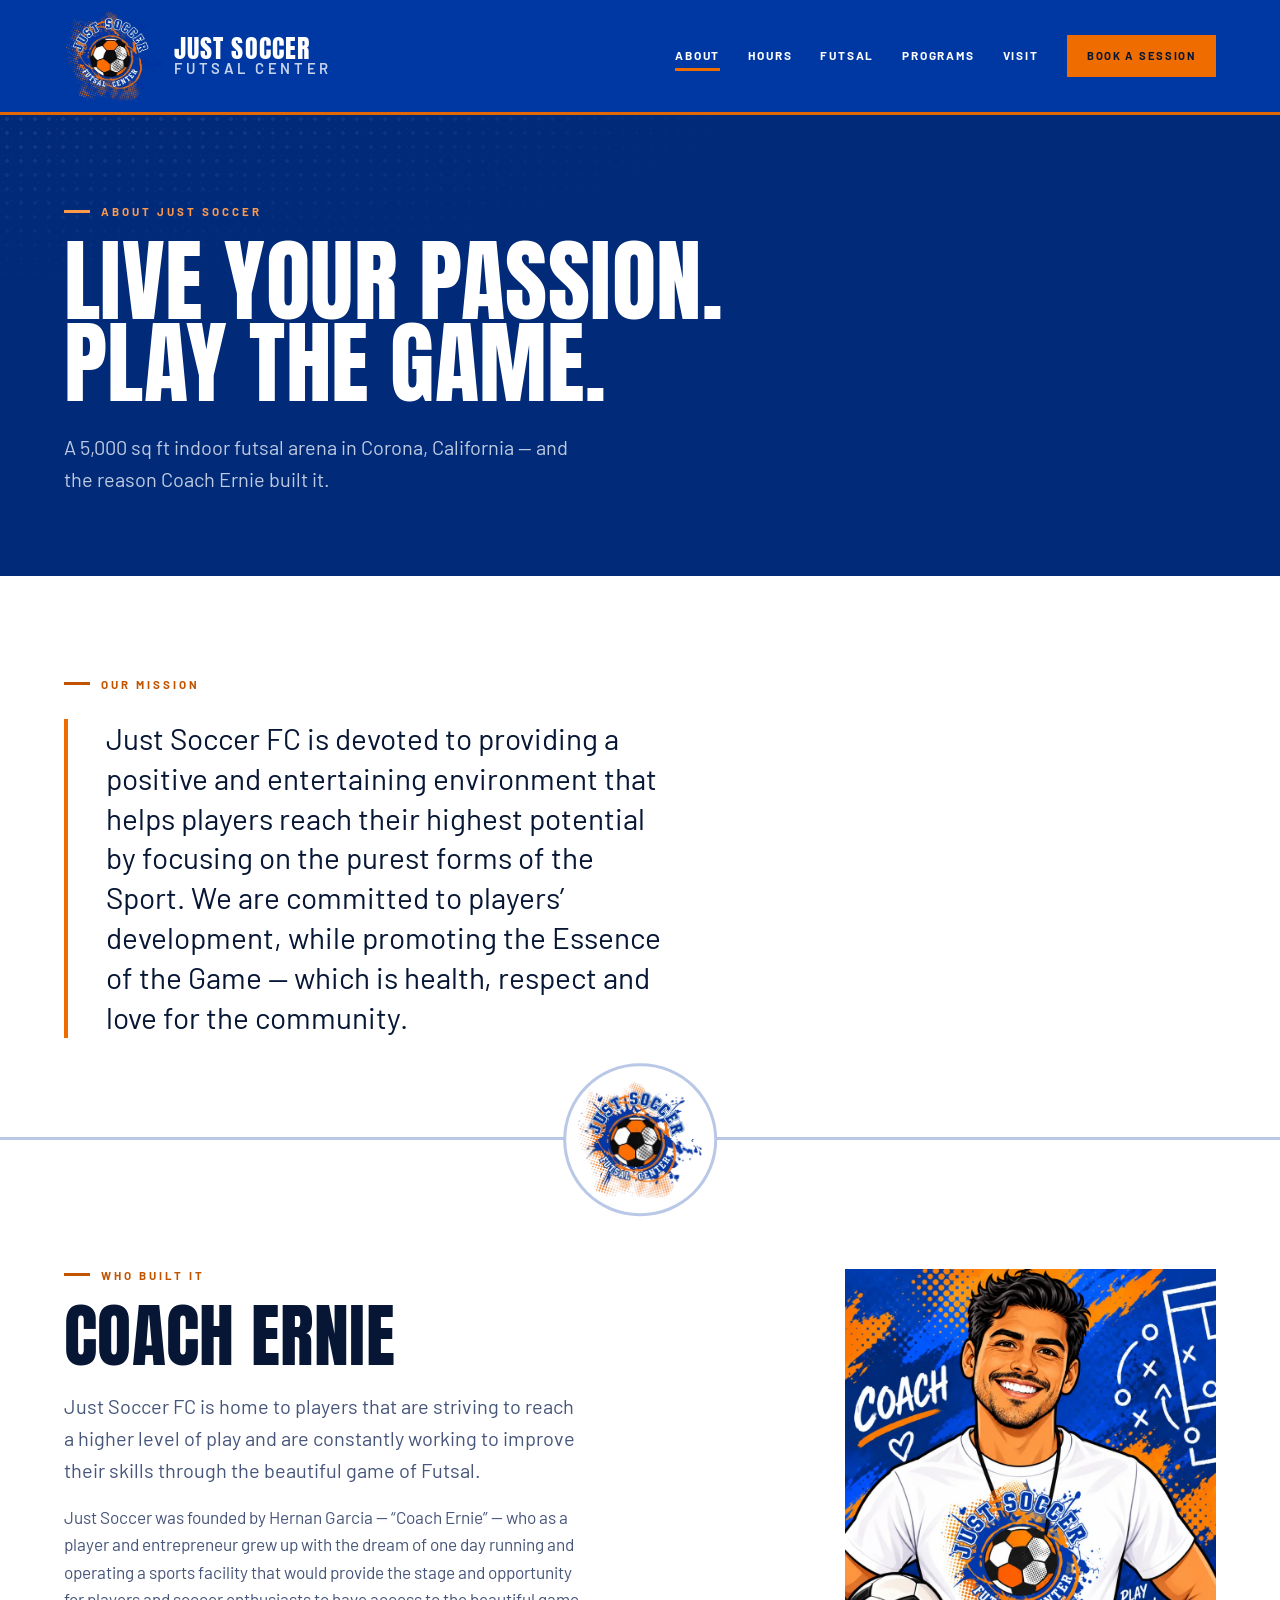
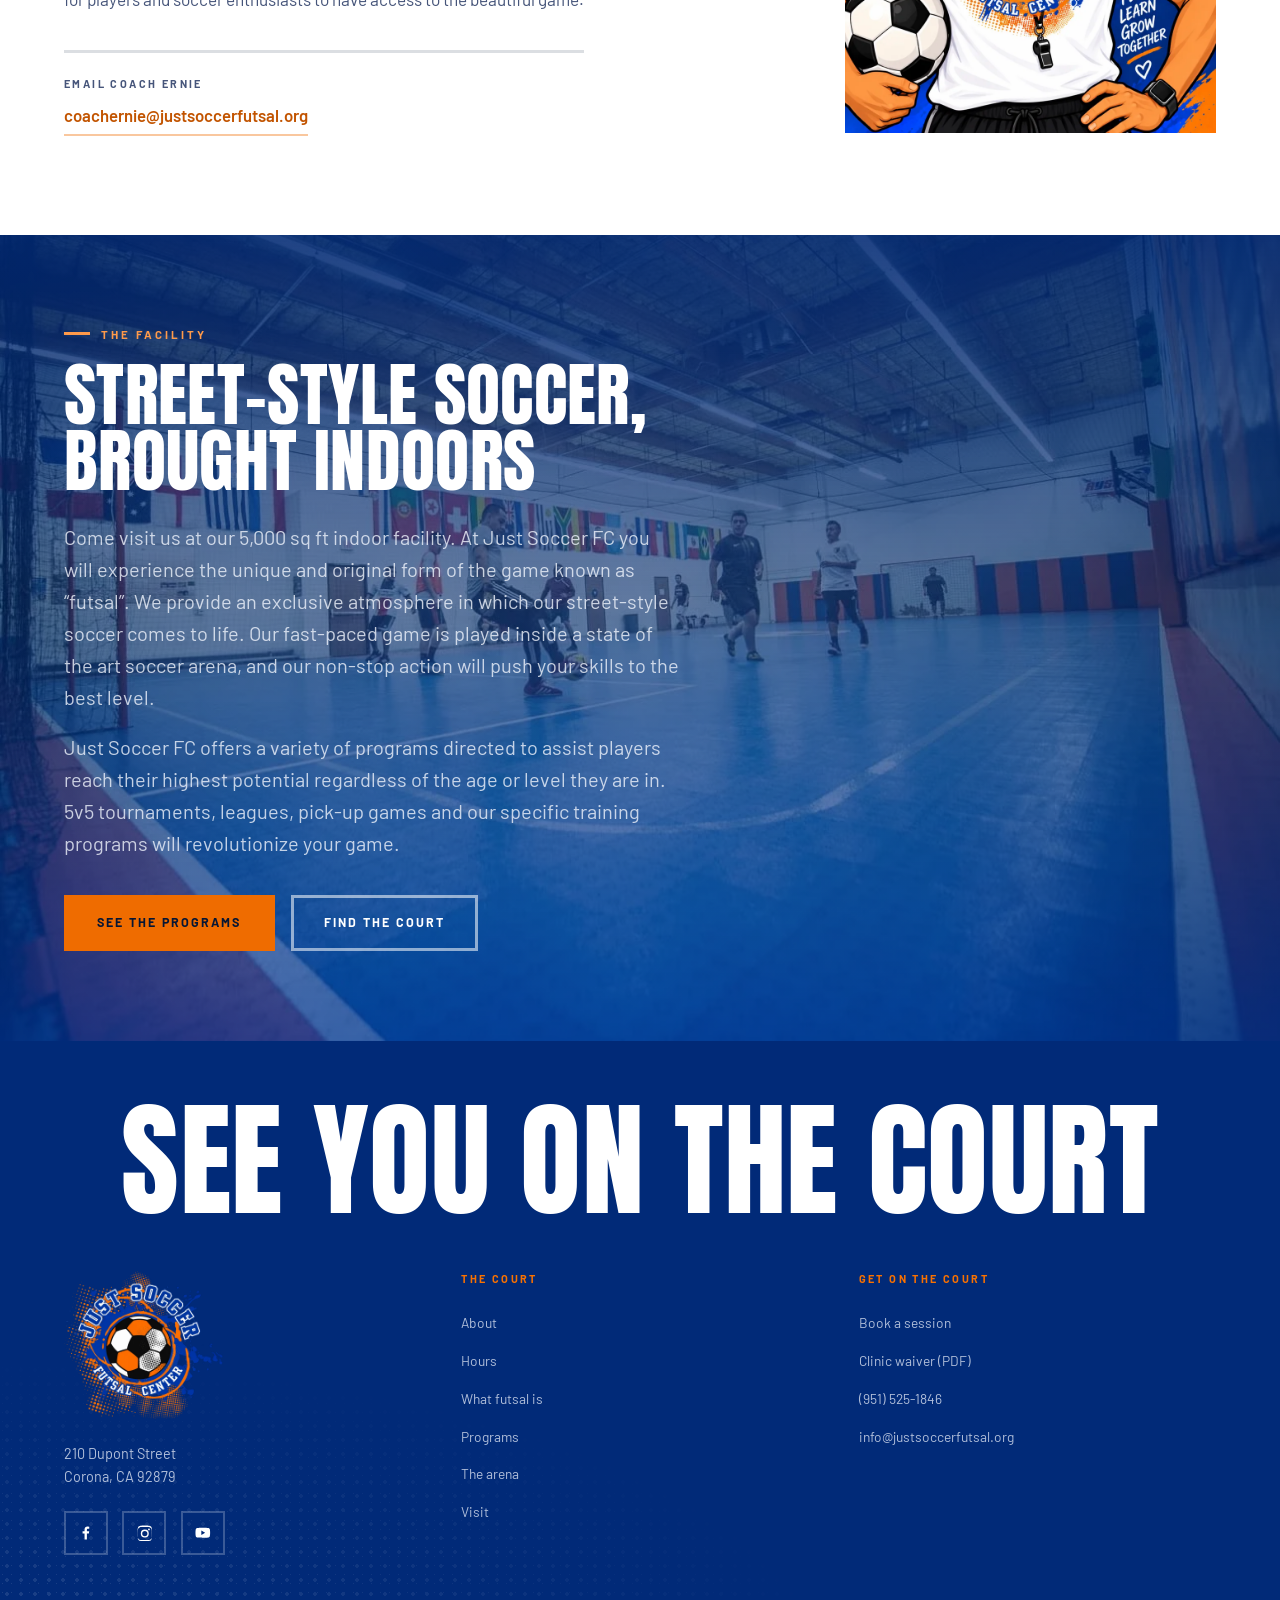
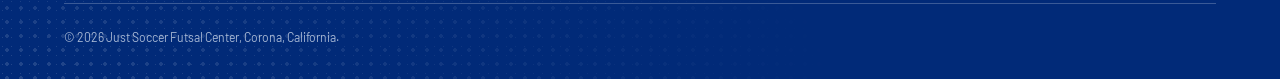
==== commit a7c097bd: "Footer heads in the ball's orange, and centre the closing line Sampled the badge rather than assumin" ====
--- a/about.html
+++ b/about.html
@@ -47,7 +47,7 @@
 <link rel="preconnect" href="https://fonts.googleapis.com">
 <link rel="preconnect" href="https://fonts.gstatic.com" crossorigin>
 <link rel="stylesheet" href="https://fonts.googleapis.com/css2?family=Anton&family=Barlow:wght@400;500;600;700&display=swap">
-<link rel="stylesheet" href="assets/css/site.css?v=30">
+<link rel="stylesheet" href="assets/css/site.css?v=47">
 </head>
 
 <body>
@@ -263,6 +263,6 @@
   </div>
 </footer>
 
-<script src="assets/js/site.js?v=30"></script>
+<script src="assets/js/site.js?v=47"></script>
 </body>
 </html>
--- a/assets/css/site.css
+++ b/assets/css/site.css
@@ -15,6 +15,12 @@
   --orange:     #EF6C00;  --orange-rgb:   239,108,  0;   /* the badge orange */
   --orange-ink: #C25400;  --orange-ink-rgb:194, 84,  0;  /* orange as TEXT on white (4.6:1) */
   --orange-lt:  #FF9A4A;  --orange-lt-rgb:255,154, 74;   /* large text on royal only */
+  /* The ball's orange, as close as it can get on the deep-royal footer. The
+     ball itself samples #F86800 and the --orange token #EF6C00; both land at
+     4.25-4.35:1 behind the footer's #012A78, under the 4.5 AA needs for text
+     this size. Lightened along the SAME hue and saturation until it cleared,
+     which took 2% and lands within a hair of the ball anyway. */
+  --orange-ball:#F97100;  --orange-ball-rgb:249,113,  0;
 
   /* neutrals */
   --paper:      #FFFFFF;  --paper-rgb:    255,255,255;
@@ -35,6 +41,13 @@
   --navh: 3.35rem;
   --ease: cubic-bezier(.22,.61,.36,1);
   --ease-io: cubic-bezier(.65,.05,.36,1);
+
+  /* The touchline is a ZERO-HEIGHT line with a circle centred on it, so the
+     circle hangs half its diameter into whatever sits above and below. Any
+     section that ends against a touchline has to clear this, and it lives here
+     rather than in .touchline so the clearance and the circle cannot drift
+     apart — they did, and the Latest note ended up 5px inside the badge. */
+  --touchline-circle: clamp(5.4rem,12.5vw,9.6rem);
 }
 
 /* ---------- reset ---------- */
@@ -107,7 +120,7 @@
 }
 .touchline::after{
   content:''; position:absolute; left:50%; top:50%;
-  width:clamp(5.4rem,12.5vw,9.6rem); aspect-ratio:1;
+  width:var(--touchline-circle); aspect-ratio:1;
   transform:translate(-50%,-50%);
   border:3px solid var(--chalkline); border-radius:50%;
   /* Opaque, not transparent: the touchline is drawn straight through the middle
@@ -315,6 +328,7 @@
   #nav.is-stuck .brand__mark{ width:2.9rem; }
 }
 .brand:hover .brand__mark{ transform:rotate(-6deg) scale(1.05); }
+
 .brand__txt{
   font-family:var(--display); text-transform:uppercase;
   font-size:var(--brand-txt); line-height:.98; letter-spacing:.04em;
@@ -442,10 +456,20 @@
    framed photograph), so the push-in converges on it rather than on the middle
    of the frame. That is the thing worth arriving at. */
 .hero__frame{ inset:-5%; overflow:hidden; transform-origin:54% 74%; }
+/* object-fit:cover is what stops the black bars: the clip is a fixed 16:9 and
+   the hero pane is whatever shape the window is, so the frame is filled and the
+   overflow cropped rather than letterboxed. The explicit width/height are load
+   bearing for a <video> — unlike an <img> it has its own intrinsic 1920x1080
+   box, and without these it would sit at that size inside the plane and leave
+   bars top and bottom on any window that is not exactly 16:9.
+   background keeps the crop dark rather than white for the instant before the
+   poster paints. */
 .hero__media{
   width:100%; height:100%;
   object-fit:cover; object-position:50% 60%;
   transform-origin:50% 52%;
+  background:var(--royal-dp);
+  display:block;
 }
 
 /* mid plane — the court markings, drawn not photographed */
@@ -479,9 +503,24 @@
   -webkit-mask-image:radial-gradient(135% 100% at 50% 108%, #000 8%, transparent 68%);
           mask-image:radial-gradient(135% 100% at 50% 108%, #000 8%, transparent 68%);
 }
+/* Three layers, front to back. The first is new and exists for one reason:
+   the clip is far brighter than the photograph this scrim was originally tuned
+   against — a lit pale ceiling and a sunlit blue floor where there used to be a
+   dim hall. Measured across six frames, the eyebrow fell to 3.10:1 against a
+   needed 4.5 and the stat figures to 4.69, both worst around t=8s when the
+   camera is over the brightest part of the floor.
+
+   It is a POOL behind the copy block in the bottom left, not a flat wash over
+   the whole frame: darkening everything to fix one corner would have thrown
+   away the openness at the top, which is the part of the drone shot worth
+   having. Everything above and right of the copy is untouched. */
 .hero__scrim{
   position:absolute; inset:0; z-index:-2;
   background:
+    radial-gradient(130% 96% at 6% 86%,
+                    rgba(var(--royal-dp-rgb),.84) 0%,
+                    rgba(var(--royal-dp-rgb),.52) 46%,
+                    rgba(var(--royal-dp-rgb),0) 74%),
     linear-gradient(180deg, rgba(var(--royal-dp-rgb),.76) 0%, rgba(var(--royal-dp-rgb),.20) 32%,
                             rgba(var(--royal-dp-rgb),.66) 70%, rgba(var(--royal-dp-rgb),.96) 100%),
     linear-gradient(90deg, rgba(var(--royal-rgb),.50), rgba(var(--royal-rgb),.06));
@@ -637,8 +676,10 @@
   gap:.6rem 1.5rem; padding-bottom:1.1rem; margin-bottom:1.4rem;
   border-bottom:3px solid rgba(var(--paper-rgb),.18);
 }
+/* a step up from .7rem: at that size the two board captions read as fine print
+   on a panel whose whole job is to be legible across a room */
 .board__label{
-  font-size:.7rem; font-weight:700; letter-spacing:.28em; text-transform:uppercase;
+  font-size:.8rem; font-weight:700; letter-spacing:.28em; text-transform:uppercase;
   color:var(--orange-lt);
 }
 .board__live{ display:flex; align-items:center; gap:.5rem; }
@@ -656,8 +697,21 @@
 }
 .board__row:last-child{ border-bottom:0; }
 .board__row dt{
-  font-size:.82rem; font-weight:600; letter-spacing:.14em; text-transform:uppercase;
+  font-size:.95rem; font-weight:600; letter-spacing:.14em; text-transform:uppercase;
   color:rgba(var(--chalk-rgb),.72);
+}
+/* "Monday – Friday" is 15 characters, and at .14em the tracking alone adds
+   about 32px to it — enough to tip the label onto a second line once the size
+   went up, which made that one row taller than the rest and broke the board's
+   rhythm. Tracking is the cheaper thing to give back than the size. Below 400px
+   the row stacks instead: at that width there is no arrangement where a
+   15-character label and a 13-character time share a line. */
+@media (max-width:460px){
+  .board__row dt{ letter-spacing:.08em; }
+}
+@media (max-width:400px){
+  .board__row{ grid-template-columns:1fr; gap:.1rem; padding:.85rem 0; }
+  .board__row dd{ justify-self:start; }
 }
 /* the numerals are the point — big, amber, monospaced by tabular figures so
    the times line up in a column like a real board */
@@ -684,21 +738,51 @@
    outlives the visit, on every page view, for content most people never open.
    ========================================================================== */
 .latest{
-  padding:clamp(3rem,7vh,5rem) var(--pad) clamp(3.5rem,8vh,6rem);
+  /* Bottom padding clears the touchline's circle, which hangs half its
+     diameter above the line. At the old flat 6rem cap the circle reached 5px
+     INTO the closing note on a 1440 screen and further on a 1920. */
+  padding:clamp(3rem,7vh,5rem) var(--pad) calc(var(--touchline-circle) / 2 + 2.5rem);
   max-width:var(--maxw); margin-inline:auto;
   /* One width for the whole strip, so the head and the covers cannot drift
-     apart. The reels are 9:16 - at full page width the pair sat marooned on
-     the left with the section heading running out past them. */
-  --strip:44rem;
-}
+     apart. The reels are 9:16 - at full page width they sit marooned on the
+     left with the section heading running out past them.
+     Sized for a 2x2 of four. At the 60rem the three-up used, a 2x2 would give
+     464px covers - 825px tall each, 1650px of section before the captions.
+     40rem puts them at ~300px wide, which is the same size they were when
+     there were three across. */
+  --strip:40rem;
+}
+/* flex-start, NOT baseline. `.eyebrow` is itself a flex container with
+   align-items:center, so none of its children participate in baseline
+   alignment and the browser synthesises its baseline from the box edge instead
+   of the text. Aligned that way the See-all link's glyphs sat 6.3px above the
+   eyebrow's — consistently, at every width, which is what gave it away as
+   geometry rather than a rounding artifact.
+   Aligning the tops and nudging the link by its own padding puts the two
+   strings on the same line properly. */
 .latest__head{
   max-width:var(--strip); margin-inline:auto;
-  display:flex; flex-wrap:wrap; align-items:baseline; justify-content:space-between;
+  display:flex; flex-wrap:wrap; align-items:flex-start; justify-content:space-between;
   gap:.6rem 1.5rem;
 }
 .latest__head .eyebrow{ margin-bottom:0; }
+/* Deliberately small. The section already announces itself with the eyebrow
+   above it; this only needs to say which platform the tiles come from, so it
+   sits nearer .h3 than .h2 and does not compete with the real section
+   headings further down the page. */
+.latest__title{
+  font-family:var(--display); font-weight:400;
+  font-size:clamp(1.25rem,1.05rem + .7vw,1.6rem);
+  line-height:1.05; letter-spacing:.01em; text-transform:uppercase;
+  margin-top:.45rem;
+}
 .latest__all{
-  display:inline-block; padding:.3rem 0;   /* 21px tall was under the 24px target minimum */
+  /* The padding is split unevenly on purpose. It exists to make the link a
+     24px target (21px was under it), but applied evenly it left the link's
+     cap-height 1.8px below the eyebrow's beside it. Shifting .1125rem from the
+     top to the bottom lines the two strings up without changing the target
+     height. Measured, not eyeballed - see .latest__head. */
+  display:inline-block; padding:.1875rem 0 .4125rem;
   font-size:.74rem; font-weight:700; letter-spacing:.14em; text-transform:uppercase;
   color:var(--orange-ink);
   border-bottom:2px solid transparent;
@@ -706,11 +790,27 @@
 }
 .latest__all:hover, .latest__all:focus-visible{ border-color:var(--orange); }
 
+/* Explicit 2x2, not auto-fit. Four 9:16 covers in one row would each be about
+   215px wide on a laptop and the strip would run the full page; auto-fit at
+   these sizes also produced orphan rows (3 + 1, then 2 + 2 only by luck).
+   Two by two holds the same shape from a large monitor down to a small tablet,
+   and only collapses to one column when a cover would stop reading.
+   IF THE NUMBER OF REELS CHANGES, revisit this and --strip together. */
 .latest__row{
   margin-top:clamp(1.5rem,3vh,2.2rem);
-  display:grid; gap:clamp(1rem,2.5vw,2rem);
-  grid-template-columns:repeat(auto-fit,minmax(min(100%,15rem),1fr));
+  display:grid; gap:clamp(1rem,2.2vw,1.6rem);
+  grid-template-columns:repeat(2,minmax(0,1fr));
   max-width:var(--strip); margin-inline:auto;
+}
+/* The 2x2 holds all the way down to the smallest phone. Stacking four 9:16
+   covers in one column made the section 2800px tall on a 390px screen - more
+   than three screenfuls of nothing but reels, to reach a scoreboard and a
+   phone number. Two up keeps it near 700px. The covers land around 167px wide
+   there, which is about what Instagram's own profile grid gives you. */
+@media (max-width:560px){
+  .latest__row{ gap:.7rem; }
+  /* the captions are what break first at this width, not the images */
+  .reel__cap{ font-size:.76rem; line-height:1.35; }
 }
 .reel{ display:flex; flex-direction:column; gap:.85rem; }
 
@@ -1146,6 +1246,9 @@
   font-family:var(--display); text-transform:uppercase;
   font-size:clamp(1.6rem,9.75vw,12rem);
   line-height:.9; letter-spacing:.005em;
+  /* Centred. It is sized to fill about 90% of the width, so left-aligned it
+     put all the slack on the right and read as slightly off. */
+  text-align:center;
   color:var(--paper);
   margin:0 0 clamp(2.5rem,6vh,3.75rem);
   white-space:nowrap;
@@ -1171,7 +1274,7 @@
    at the same weight as everything else, which made three equal voices. */
 .foot h3{
   font-size:.68rem; font-weight:700; letter-spacing:.22em;
-  text-transform:uppercase; color:rgba(var(--chalk-rgb),.62);
+  text-transform:uppercase; color:var(--orange-ball);
   margin-bottom:1.1rem;
 }
 /* WCAG 2.2 target size wants 24px minimum; these links were 17px tall boxes
@@ -1228,6 +1331,44 @@
 }
 .h2[data-reveal].is-in .h2__in{ clip-path:inset(-25% -5% -25% -5%); transform:none; }
 
+/* SHORT VIEWPORTS — landscape phones.
+   The bar is 112px at rest because the badge is 6.2rem, which is right on a
+   tall screen and wrong on a 390px one: it ate 29% of the height, and the
+   hero's bottom-anchored copy ran up underneath it. Measured on five landscape
+   phone sizes, the HEADLINE sat 23-41px behind the bar and the eyebrow
+   overlapped the wordmark outright.
+   The bar already knows how to be small — this is its stuck size, applied on
+   available height rather than waiting for a scroll that has not happened yet.
+   Keyed on height alone, so a short desktop window gets the same sense. */
+@media (max-height:520px){
+  #nav{ padding-top:.35rem; padding-bottom:.35rem; }
+  .brand__mark{ width:3.1rem; }
+  #nav.is-stuck .brand__mark{ width:2.8rem; }
+  .brand{ --brand-txt:.9rem; }
+  #nav.is-stuck .brand{ --brand-txt:.82rem; }
+  /* the hero block has to fit what is left: trim its floor and its type a step */
+  .hero__inner{ padding-bottom:clamp(1.5rem,5vh,2.5rem); }
+  .hero__title{ font-size:clamp(2rem,.5rem + 5vw,3.6rem); }
+  .hero__meta{ gap:.4rem 1.2rem; }
+}
+
+/* The open MENU has the same problem the hero had: six items centred with
+   1.6rem between them need more height than a landscape phone has, so the
+   last one ("Book a session" - the one that matters) ran off the bottom.
+   Measured 9-17px of spill at 375 and 360 tall.
+   Scoped to the width where the panel actually EXISTS; above 900px the nav is
+   a horizontal bar and none of this applies. */
+@media (max-height:520px) and (max-width:900px){
+  .nav__links{
+    justify-content:flex-start;
+    gap:.85rem;
+    padding:calc(var(--navh) + .75rem) var(--pad) 1.25rem;
+    overflow-y:auto;                 /* a backstop, not the plan */
+  }
+  .nav__links a{ font-size:.88rem; }
+  .nav__links .btn{ padding:.55rem 1.05rem; }
+}
+
 /* ==========================================================================
    REDUCED MOTION
    Every effect above is decoration — none of it carries meaning, so all of it
